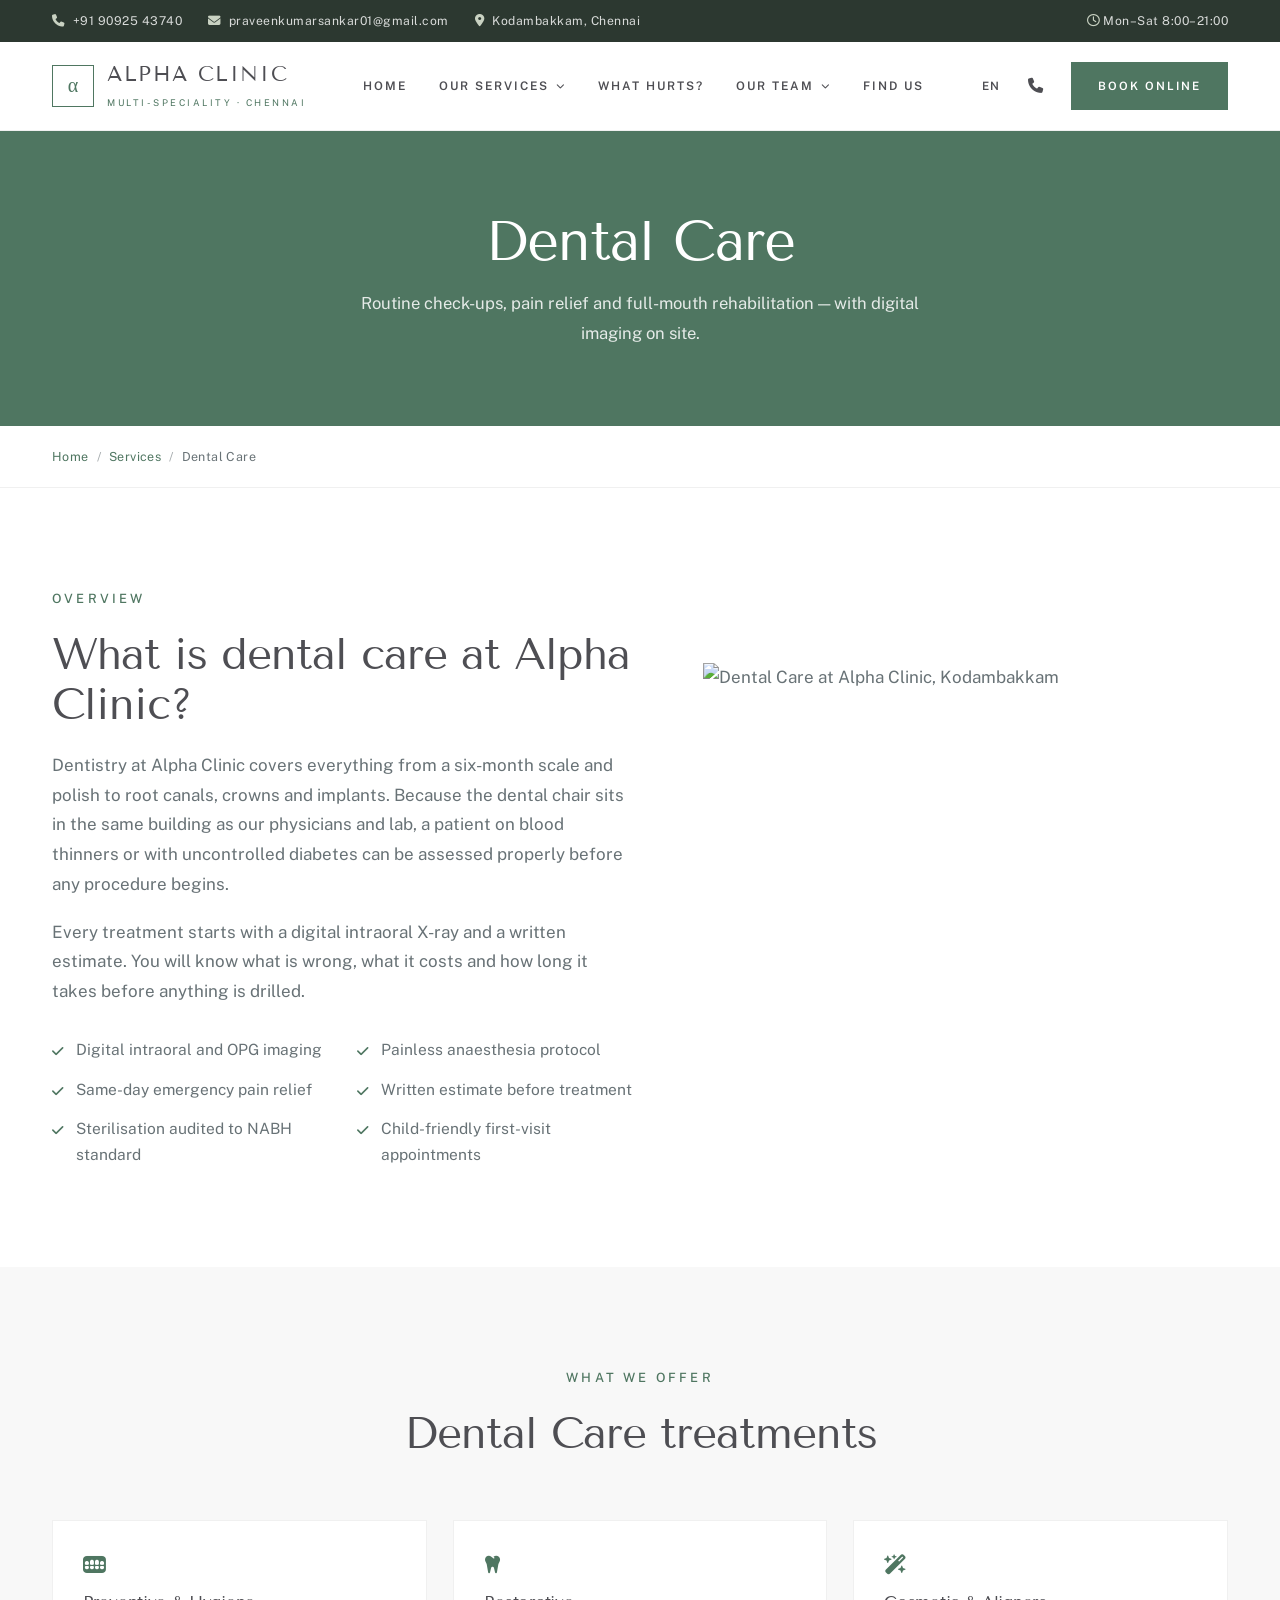
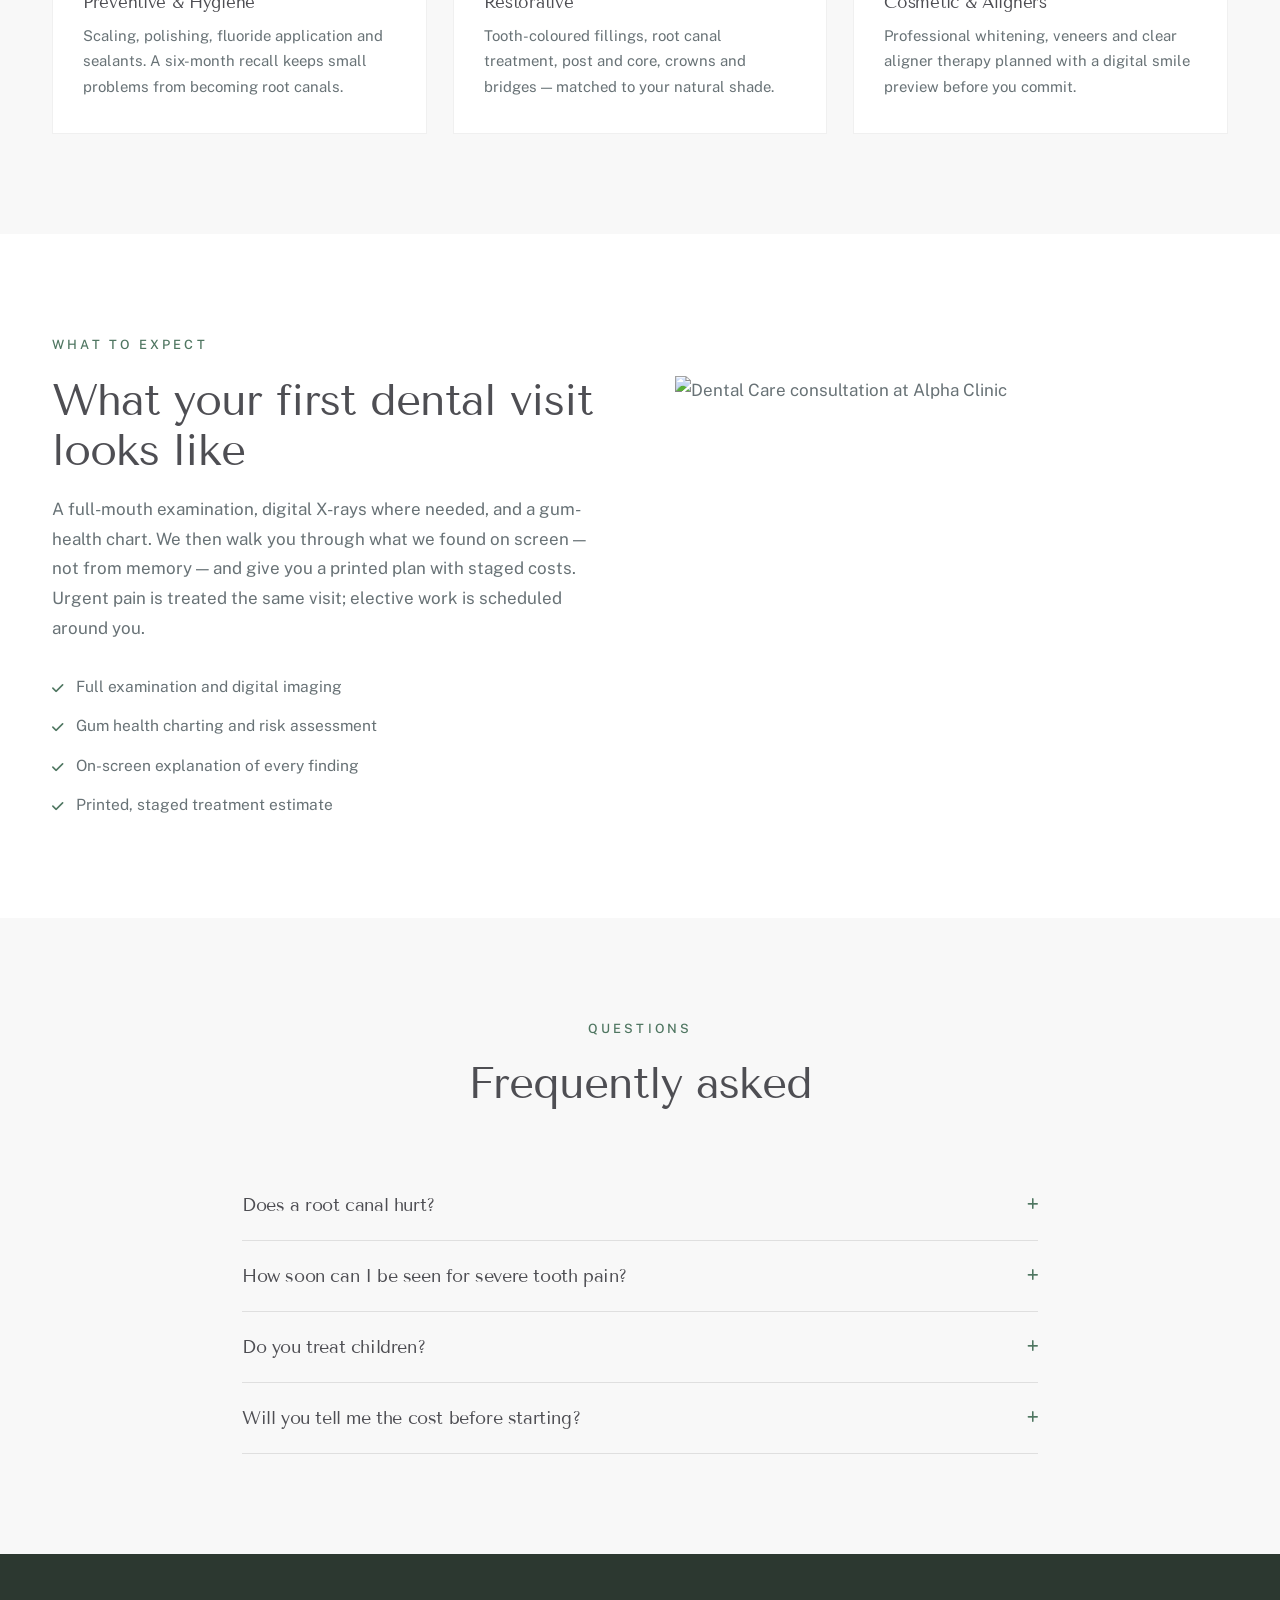
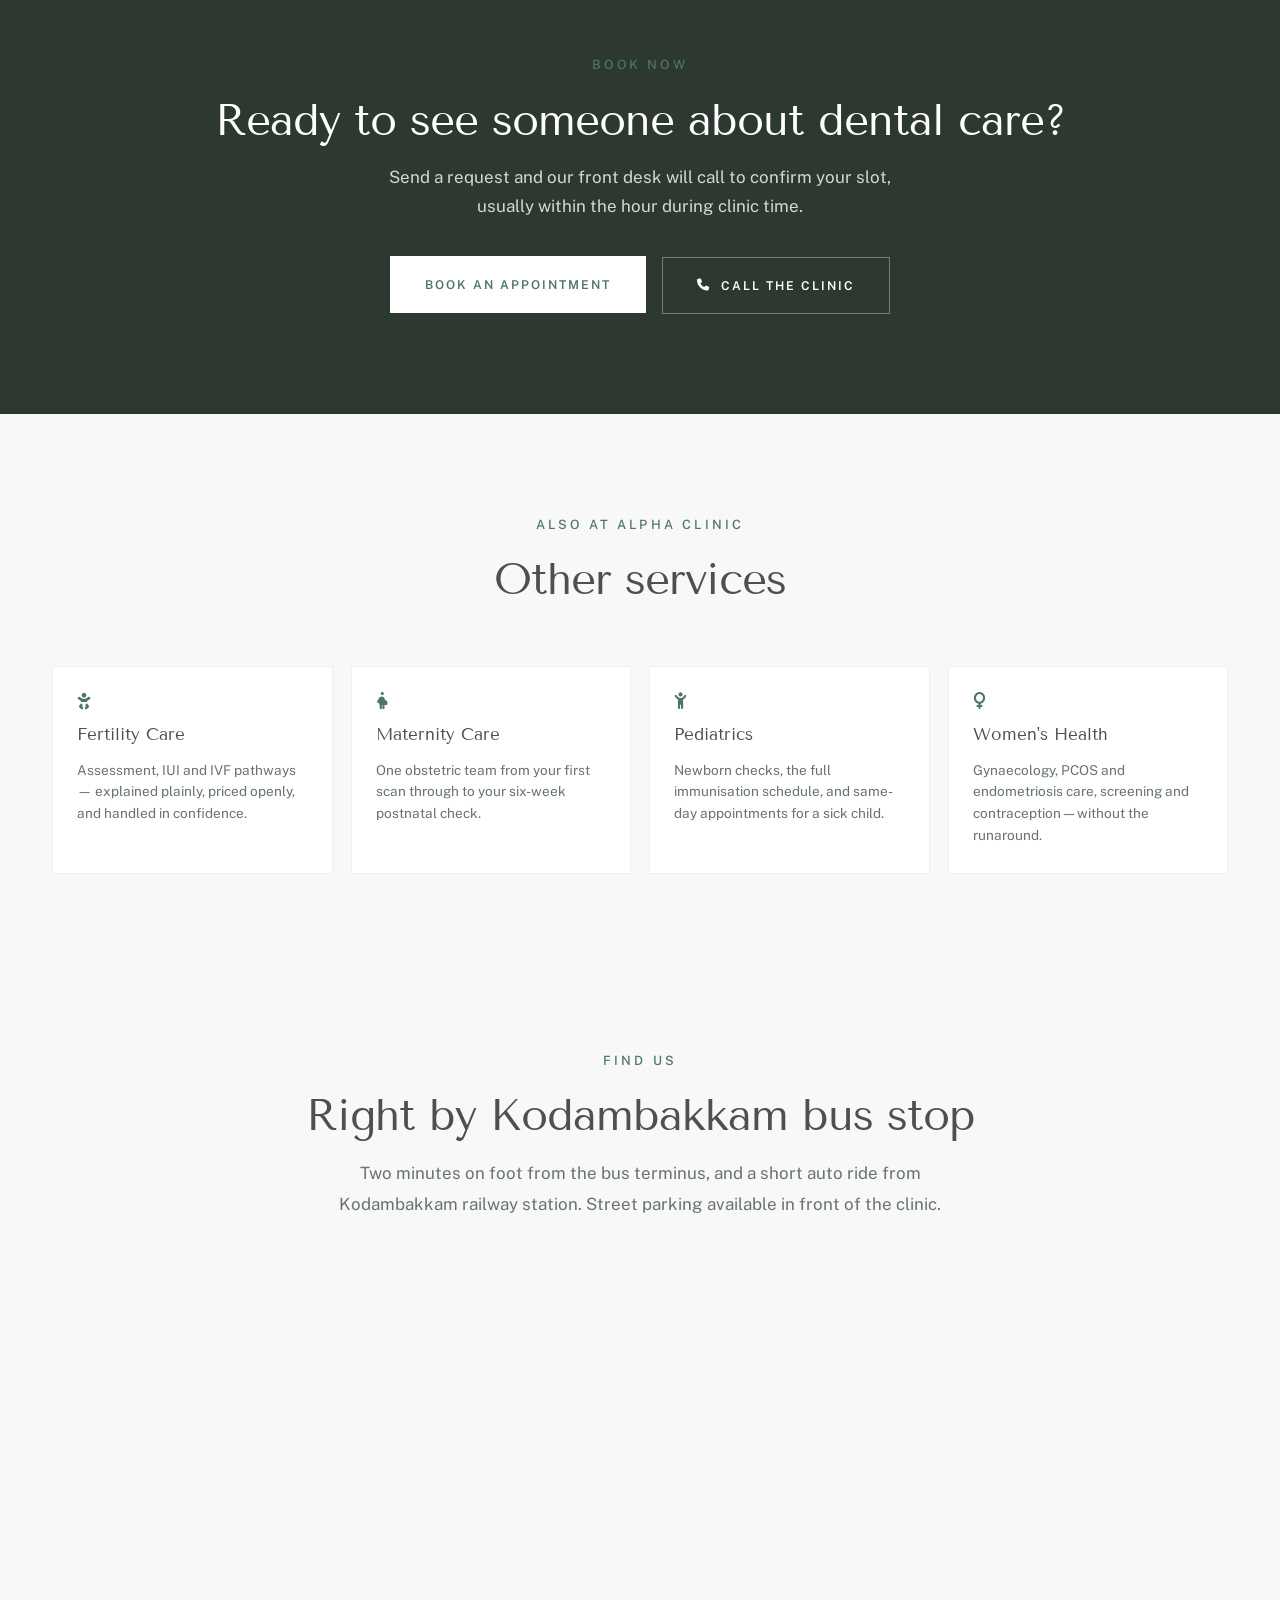
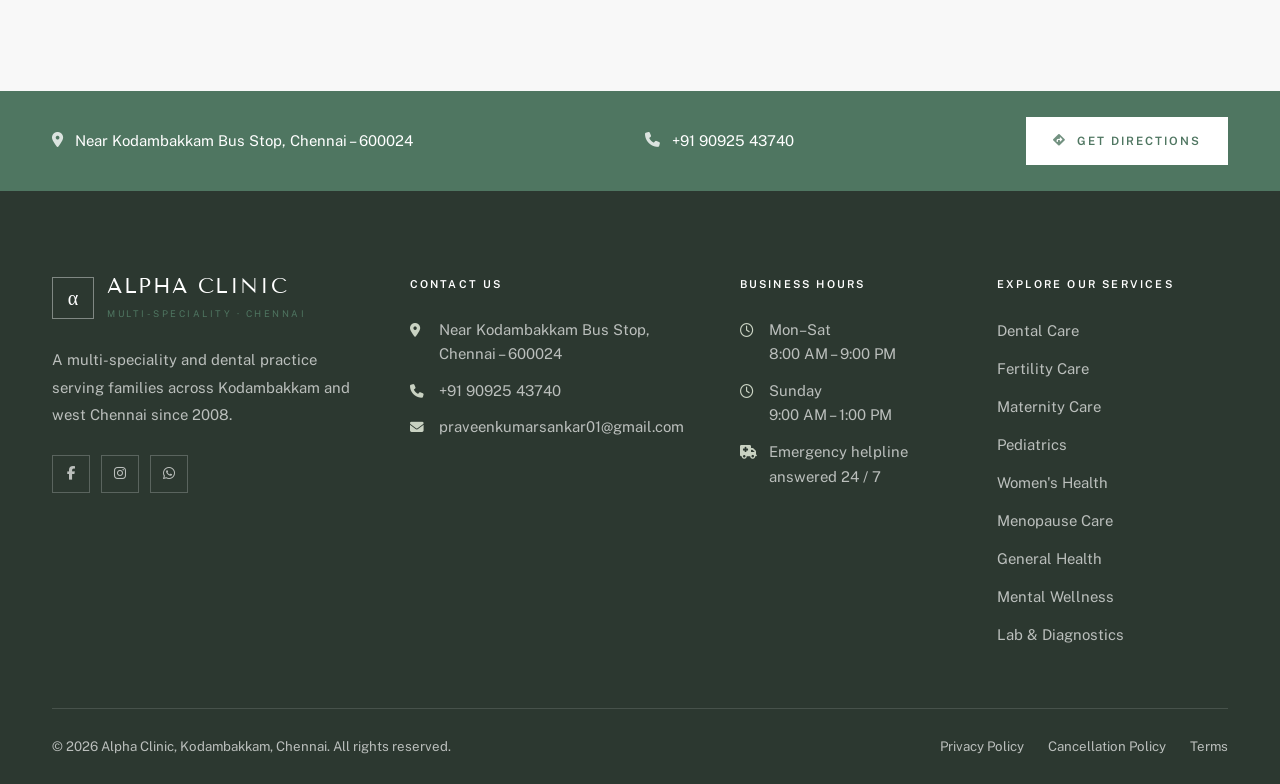
==== services/dental-care.html @ c4056ba9 "Rebuild front end: new design system, service and team pages Redesign around a Tenor Sans / Public S" ====
<!DOCTYPE html>
<html lang="en" class="no-js">
<head>
<meta charset="UTF-8">
<meta name="viewport" content="width=device-width, initial-scale=1.0">
<title>Dental Care in Kodambakkam, Chennai | Alpha Clinic</title>
<meta name="description" content="Routine check-ups, pain relief and full-mouth rehabilitation — with digital imaging on site. Dental Care at Alpha Clinic, Kodambakkam, Chennai. Book online or call +91 90925 43740.">
<link rel="preconnect" href="https://fonts.googleapis.com">
<link rel="preconnect" href="https://fonts.gstatic.com" crossorigin>
<link href="https://fonts.googleapis.com/css2?family=Tenor+Sans&family=Public+Sans:wght@300;400;500;600;700&display=swap" rel="stylesheet">
<link rel="stylesheet" href="https://cdnjs.cloudflare.com/ajax/libs/font-awesome/6.4.0/css/all.min.css">
<link rel="stylesheet" href="../assets/site.css">
</head>
<body>
<div class="utility">
  <div class="shell">
    <div class="utility-left">
      <a href="tel:+919092543740"><i class="fas fa-phone"></i> +91 90925 43740</a>
      <a href="mailto:praveenkumarsankar01@gmail.com"><i class="fas fa-envelope"></i> praveenkumarsankar01@gmail.com</a>
      <a href="../index.html#find"><i class="fas fa-location-dot"></i> Kodambakkam, Chennai</a>
    </div>
    <div class="utility-right">
      <span><i class="far fa-clock"></i> Mon&ndash;Sat 8:00&ndash;21:00</span>
    </div>
  </div>
</div>

<header class="hdr" id="hdr">
  <div class="shell">
    <a href="../index.html" class="brand">
      <span class="brand-mark">&alpha;</span>
      <span>
        <span class="brand-name">Alpha Clinic</span>
        <span class="brand-sub">Multi-Speciality &middot; Chennai</span>
      </span>
    </a>
    <nav>
      <ul class="nav" id="nav">
        <li><a href="../index.html">Home</a></li>
        <li id="svcParent">
          <a href="../index.html#services">Our Services <i class="fas fa-chevron-down caret"></i></a>
          <div class="mega">
            <a href="../services/dental-care.html">Dental Care</a>
            <a href="../services/fertility-care.html">Fertility Care</a>
            <a href="../services/maternity-care.html">Maternity Care</a>
            <a href="../services/pediatrics.html">Pediatrics</a>
            <a href="../services/womens-health.html">Women's Health</a>
            <a href="../services/menopause-care.html">Menopause Care</a>
            <a href="../services/general-health.html">General Health</a>
            <a href="../services/mental-wellness.html">Mental Wellness</a>
            <a href="../services/lab-diagnostics.html">Lab & Diagnostics</a>
            <div class="mega-foot"><a href="../index.html#services">View all services &rarr;</a></div>
          </div>
        </li>
        <li><a href="../index.html#conditions">What Hurts?</a></li>
        <li id="teamParent">
          <a href="../index.html#team">Our Team <i class="fas fa-chevron-down caret"></i></a>
          <div class="mega">
            <a href="../team/priya-sharma.html">Dr. Priya Sharma<small>Consultant Gynaecologist</small></a>
            <a href="../team/rajesh-kumar.html">Dr. Rajesh Kumar<small>Consultant Paediatrician</small></a>
            <a href="../team/anjali-nair.html">Dr. Anjali Nair<small>Fertility Specialist</small></a>
            <a href="../team/arun-venkatesh.html">Dr. Arun Venkatesh<small>Dental Surgeon & Implantologist</small></a>
            <div class="mega-foot"><a href="../index.html#team">Meet the whole team &rarr;</a></div>
          </div>
        </li>
        <li><a href="../index.html#find">Find Us</a></li>
      </ul>
    </nav>
    <div class="hdr-actions">
      <span class="lang">EN</span>
      <a href="tel:+919092543740" class="icon-btn" aria-label="Call the clinic"><i class="fas fa-phone"></i></a>
      <a href="../index.html?service=Dental%20Care#book" class="btn btn-solid btn-sm">Book Online</a>
      <button class="icon-btn burger" id="burger" aria-label="Open menu"><i class="fas fa-bars"></i></button>
    </div>
  </div>
</header>

<div class="scrim" id="scrim"></div>
<aside class="mnav" id="mnav">
  <div class="mnav-top">
    <span class="brand-name">Alpha Clinic</span>
    <button class="icon-btn" id="mclose" aria-label="Close menu"><i class="fas fa-xmark"></i></button>
  </div>
  <ul>
    <li><a href="../index.html">Home</a></li>
    <li>
      <button class="m-toggle" id="mToggle">Our Services <i class="fas fa-chevron-down caret"></i></button>
      <div class="m-sub" id="mSub">
        <a href="../services/dental-care.html">Dental Care</a>
        <a href="../services/fertility-care.html">Fertility Care</a>
        <a href="../services/maternity-care.html">Maternity Care</a>
        <a href="../services/pediatrics.html">Pediatrics</a>
        <a href="../services/womens-health.html">Women's Health</a>
        <a href="../services/menopause-care.html">Menopause Care</a>
        <a href="../services/general-health.html">General Health</a>
        <a href="../services/mental-wellness.html">Mental Wellness</a>
        <a href="../services/lab-diagnostics.html">Lab & Diagnostics</a>
      </div>
    </li>
    <li><a href="../index.html#conditions">What Hurts?</a></li>
    <li>
      <button class="m-toggle" id="mToggle2">Our Team <i class="fas fa-chevron-down caret"></i></button>
      <div class="m-sub" id="mSub2">
        <a href="../team/priya-sharma.html">Dr. Priya Sharma</a>
        <a href="../team/rajesh-kumar.html">Dr. Rajesh Kumar</a>
        <a href="../team/anjali-nair.html">Dr. Anjali Nair</a>
        <a href="../team/arun-venkatesh.html">Dr. Arun Venkatesh</a>
      </div>
    </li>
    <li><a href="../index.html#find">Find Us</a></li>
  </ul>
  <div class="mnav-cta">
    <a href="../index.html?service=Dental%20Care#book" class="btn btn-solid">Book Online</a>
    <a href="tel:+919092543740" class="btn btn-line">Call +91 90925 43740</a>
  </div>
</aside>
<section class="page-banner">
  <div class="shell">
    <h1>Dental Care</h1>
    <p>Routine check-ups, pain relief and full-mouth rehabilitation — with digital imaging on site.</p>
  </div>
</section>

<div class="crumb">
  <div class="shell"><a href="../index.html">Home</a><span>/</span><a href="../index.html#services">Services</a><span>/</span>Dental Care</div>
</div>

<section>
  <div class="shell">
    <div class="svc-intro">
      <div class="rv">
        <span class="eyebrow">Overview</span>
        <h2>What is dental care at Alpha Clinic?</h2>
        <p>Dentistry at Alpha Clinic covers everything from a six-month scale and polish to root canals, crowns and implants. Because the dental chair sits in the same building as our physicians and lab, a patient on blood thinners or with uncontrolled diabetes can be assessed properly before any procedure begins.</p>
        <p>Every treatment starts with a digital intraoral X-ray and a written estimate. You will know what is wrong, what it costs and how long it takes before anything is drilled.</p>
        <ul class="pill-list">
          <li><i class="fas fa-check"></i>Digital intraoral and OPG imaging</li>
          <li><i class="fas fa-check"></i>Painless anaesthesia protocol</li>
          <li><i class="fas fa-check"></i>Same-day emergency pain relief</li>
          <li><i class="fas fa-check"></i>Written estimate before treatment</li>
          <li><i class="fas fa-check"></i>Sterilisation audited to NABH standard</li>
          <li><i class="fas fa-check"></i>Child-friendly first-visit appointments</li>
        </ul>
      </div>
      <div class="rv"><img src="https://images.unsplash.com/photo-1588776814546-1ffcf47267a5?w=1000&q=80" alt="Dental Care at Alpha Clinic, Kodambakkam"></div>
    </div>
  </div>
</section>

<section class="about">
  <div class="shell">
    <div class="sec-head rv">
      <span class="eyebrow">What we offer</span>
      <h2>Dental Care treatments</h2>
    </div>
    <div class="treat-grid">
      <div class="treat rv"><i class="fas fa-teeth"></i><h4>Preventive & Hygiene</h4><p>Scaling, polishing, fluoride application and sealants. A six-month recall keeps small problems from becoming root canals.</p></div>
      <div class="treat rv"><i class="fas fa-tooth"></i><h4>Restorative</h4><p>Tooth-coloured fillings, root canal treatment, post and core, crowns and bridges — matched to your natural shade.</p></div>
      <div class="treat rv"><i class="fas fa-wand-magic-sparkles"></i><h4>Cosmetic & Aligners</h4><p>Professional whitening, veneers and clear aligner therapy planned with a digital smile preview before you commit.</p></div>
    </div>
  </div>
</section>

<section>
  <div class="shell">
    <div class="split">
      <div class="rv">
        <span class="eyebrow">What to expect</span>
        <h2>What your first dental visit looks like</h2>
        <p style="margin-top:20px">A full-mouth examination, digital X-rays where needed, and a gum-health chart. We then walk you through what we found on screen — not from memory — and give you a printed plan with staged costs. Urgent pain is treated the same visit; elective work is scheduled around you.</p>
        <ul class="pill-list" style="grid-template-columns:1fr">
          <li><i class="fas fa-check"></i>Full examination and digital imaging</li>
          <li><i class="fas fa-check"></i>Gum health charting and risk assessment</li>
          <li><i class="fas fa-check"></i>On-screen explanation of every finding</li>
          <li><i class="fas fa-check"></i>Printed, staged treatment estimate</li>
        </ul>
      </div>
      <div class="split-media rv"><img src="https://images.unsplash.com/photo-1606811841689-23dfddce3e95?w=1000&q=80" alt="Dental Care consultation at Alpha Clinic"></div>
    </div>
  </div>
</section>

<section class="about">
  <div class="shell" style="max-width:860px">
    <div class="sec-head rv">
      <span class="eyebrow">Questions</span>
      <h2>Frequently asked</h2>
    </div>
    <div class="rv">
      <div class="faq-item">
        <button class="faq-q">Does a root canal hurt? <i class="fas fa-plus"></i></button>
        <div class="faq-a"><p>The procedure itself is done under local anaesthesia and is usually no more uncomfortable than a filling. Most of the pain patients remember is the infection beforehand — which is exactly what the treatment removes. Mild tenderness for two or three days afterwards is normal and settles with simple painkillers.</p></div>
      </div>
      <div class="faq-item">
        <button class="faq-q">How soon can I be seen for severe tooth pain? <i class="fas fa-plus"></i></button>
        <div class="faq-a"><p>We hold emergency slots every working day. Call the clinic on +91 90925 43740 in the morning and we will almost always see you the same day.</p></div>
      </div>
      <div class="faq-item">
        <button class="faq-q">Do you treat children? <i class="fas fa-plus"></i></button>
        <div class="faq-a"><p>Yes. We run child-friendly first visits designed to be short and non-invasive, covering fluoride application, sealants, and habit counselling. Paediatric dental work is coordinated with our paediatrician where a child has other medical needs.</p></div>
      </div>
      <div class="faq-item">
        <button class="faq-q">Will you tell me the cost before starting? <i class="fas fa-plus"></i></button>
        <div class="faq-a"><p>Always. You receive a written, itemised estimate before any treatment begins, and we tell you which parts are urgent and which can safely wait.</p></div>
      </div>
    </div>
  </div>
</section>

<section class="cta-band">
  <div class="shell">
    <div class="rv">
      <span class="eyebrow">Book now</span>
      <h2>Ready to see someone about dental care?</h2>
      <p>Send a request and our front desk will call to confirm your slot, usually within the hour during clinic time.</p>
      <a href="../index.html?service=Dental%20Care#book" class="btn btn-light">Book an Appointment</a>
      <a href="tel:+919092543740" class="btn btn-ghost"><i class="fas fa-phone"></i> Call the Clinic</a>
    </div>
  </div>
</section>

<section class="also">
  <div class="shell">
    <div class="sec-head rv">
      <span class="eyebrow">Also at Alpha Clinic</span>
      <h2>Other services</h2>
    </div>
    <div class="also-grid">
      <a class="also-card rv" href="fertility-care.html"><i class="fas fa-baby"></i><strong>Fertility Care</strong><small>Assessment, IUI and IVF pathways — explained plainly, priced openly, and handled in confidence.</small></a>
      <a class="also-card rv" href="maternity-care.html"><i class="fas fa-person-pregnant"></i><strong>Maternity Care</strong><small>One obstetric team from your first scan through to your six-week postnatal check.</small></a>
      <a class="also-card rv" href="pediatrics.html"><i class="fas fa-child-reaching"></i><strong>Pediatrics</strong><small>Newborn checks, the full immunisation schedule, and same-day appointments for a sick child.</small></a>
      <a class="also-card rv" href="womens-health.html"><i class="fas fa-venus"></i><strong>Women's Health</strong><small>Gynaecology, PCOS and endometriosis care, screening and contraception — without the runaround.</small></a>
    </div>
  </div>
</section>

<section class="map-strip" id="find">
  <div class="shell">
    <div class="map-head rv">
      <span class="eyebrow">Find us</span>
      <h2>Right by Kodambakkam bus stop</h2>
      <p class="lead" style="margin:18px auto 0">Two minutes on foot from the bus terminus, and a short auto ride from
        Kodambakkam railway station. Street parking available in front of the clinic.</p>
    </div>
  </div>
  <iframe
    title="Alpha Clinic location map — Kodambakkam, Chennai"
    src="https://www.google.com/maps?q=Kodambakkam%20Bus%20Stop%2C%20Chennai%2C%20Tamil%20Nadu%20600024&z=16&output=embed"
    loading="lazy" referrerpolicy="no-referrer-when-downgrade" allowfullscreen></iframe>
  <div class="map-bar">
    <div class="shell">
      <span class="mb-item"><i class="fas fa-location-dot"></i> Near Kodambakkam Bus Stop, Chennai &ndash; 600024</span>
      <span class="mb-item"><i class="fas fa-phone"></i> +91 90925 43740</span>
      <a class="btn btn-light btn-sm" href="https://www.google.com/maps/dir/?api=1&destination=Kodambakkam+Bus+Stop+Chennai+600024" target="_blank" rel="noopener"><i class="fas fa-diamond-turn-right"></i> Get Directions</a>
    </div>
  </div>
</section>

<footer class="ftr">
  <div class="shell">
    <div class="ftr-grid">
      <div class="ftr-about">
        <div class="brand">
          <span class="brand-mark">&alpha;</span>
          <span><span class="brand-name">Alpha Clinic</span><span class="brand-sub">Multi-Speciality &middot; Chennai</span></span>
        </div>
        <p>A multi-speciality and dental practice serving families across Kodambakkam and west Chennai since 2008.</p>
        <div class="socials">
          <a href="#" aria-label="Facebook"><i class="fab fa-facebook-f"></i></a>
          <a href="#" aria-label="Instagram"><i class="fab fa-instagram"></i></a>
          <a href="https://wa.me/919092543740" aria-label="WhatsApp"><i class="fab fa-whatsapp"></i></a>
        </div>
      </div>
      <div>
        <h5>Contact Us</h5>
        <ul class="ftr-contact">
          <li><i class="fas fa-location-dot"></i><span>Near Kodambakkam Bus Stop,<br>Chennai &ndash; 600024</span></li>
          <li><i class="fas fa-phone"></i><a href="tel:+919092543740">+91 90925 43740</a></li>
          <li><i class="fas fa-envelope"></i><a href="mailto:praveenkumarsankar01@gmail.com">praveenkumarsankar01@gmail.com</a></li>
        </ul>
      </div>
      <div>
        <h5>Business Hours</h5>
        <ul class="ftr-contact">
          <li><i class="far fa-clock"></i><span>Mon&ndash;Sat<br>8:00 AM &ndash; 9:00 PM</span></li>
          <li><i class="far fa-clock"></i><span>Sunday<br>9:00 AM &ndash; 1:00 PM</span></li>
          <li><i class="fas fa-truck-medical"></i><span>Emergency helpline<br>answered 24 / 7</span></li>
        </ul>
      </div>
      <div>
        <h5>Explore Our Services</h5>
        <ul>
          <li><a href="../services/dental-care.html">Dental Care</a></li>
          <li><a href="../services/fertility-care.html">Fertility Care</a></li>
          <li><a href="../services/maternity-care.html">Maternity Care</a></li>
          <li><a href="../services/pediatrics.html">Pediatrics</a></li>
          <li><a href="../services/womens-health.html">Women's Health</a></li>
          <li><a href="../services/menopause-care.html">Menopause Care</a></li>
          <li><a href="../services/general-health.html">General Health</a></li>
          <li><a href="../services/mental-wellness.html">Mental Wellness</a></li>
          <li><a href="../services/lab-diagnostics.html">Lab & Diagnostics</a></li>
        </ul>
      </div>
    </div>
    <div class="ftr-base">
      <span>&copy; <span id="yr">2026</span> Alpha Clinic, Kodambakkam, Chennai. All rights reserved.</span>
      <div class="legal"><a href="#">Privacy Policy</a><a href="#">Cancellation Policy</a><a href="#">Terms</a></div>
    </div>
  </div>
</footer>

<script src="../assets/site.js"></script>
</body>
</html>
---- assets/site.css ----
/* ═══════════════════════════════════════════════════════════
   ALPHA CLINIC — Design tokens
   Type:  Tenor Sans (display)  ·  Public Sans (text)
   ═══════════════════════════════════════════════════════════ */
:root{
  --green:#4F7661;
  --green-deep:#3D5C4C;
  --green-dark:#2C3830;
  --green-tint:#EDF1EC;
  --sage:#C9D2C2;
  --ink:#4E4E53;
  --body:#687276;
  --bg:#FFFFFF;
  --bg-soft:#F8F8F8;
  --line:rgba(0,0,0,.10);
  --line-soft:rgba(0,0,0,.06);
  --serif:'Tenor Sans',Georgia,serif;
  --sans:'Public Sans','Helvetica Neue',Arial,sans-serif;
  --shell:1240px;
}
*{margin:0;padding:0;box-sizing:border-box}
html{scroll-behavior:smooth;-webkit-text-size-adjust:100%}
body{font-family:var(--sans);font-size:17px;line-height:1.75;color:var(--body);background:var(--bg);overflow-x:hidden}
img{max-width:100%;display:block}
a{color:inherit;text-decoration:none}
button,input,select,textarea{font-family:inherit;font-size:inherit}
::selection{background:var(--green);color:#fff}

h1,h2,h3,h4{font-family:var(--serif);font-weight:400;color:var(--ink);letter-spacing:-.5px;line-height:1.15}
h1{font-size:clamp(2.2rem,4.6vw,3.5rem);letter-spacing:-1px}
h2{font-size:clamp(1.9rem,3.4vw,2.8rem);letter-spacing:-1px}
h3{font-size:1.4rem;letter-spacing:-.6px}
h4{font-size:1.08rem;letter-spacing:-.3px}
.eyebrow{font-family:var(--sans);font-size:.8rem;font-weight:500;letter-spacing:3.2px;text-transform:uppercase;color:var(--green);display:block;margin-bottom:18px}
.lead{font-size:1.06rem;line-height:1.85;max-width:62ch}
.shell{max-width:var(--shell);margin:0 auto;padding:0 32px}
section{padding:100px 0}
/* Keep anchored headings clear of the sticky header */
section[id]{scroll-margin-top:96px}
.sec-head{max-width:730px;margin:0 auto 62px;text-align:center}
.sec-head p{margin-top:20px}
.sec-head.left{margin-left:0;margin-right:0;text-align:left}

/* ── Buttons ───────────────────────────────────────────── */
.btn{display:inline-flex;align-items:center;gap:10px;font-size:.76rem;font-weight:600;letter-spacing:2px;text-transform:uppercase;padding:17px 34px;border:1px solid transparent;transition:.35s cubic-bezier(.4,0,.2,1);cursor:pointer;white-space:nowrap}
.btn-solid{background:var(--green);color:#fff;border-color:var(--green)}
.btn-solid:hover{background:var(--green-dark);border-color:var(--green-dark)}
.btn-line{background:transparent;color:var(--ink);border-color:var(--line)}
.btn-line:hover{border-color:var(--green);color:var(--green)}
.btn-light{background:#fff;color:var(--green);border-color:#fff}
.btn-light:hover{background:transparent;color:#fff;border-color:rgba(255,255,255,.6)}
.btn-ghost{background:transparent;color:#fff;border-color:rgba(255,255,255,.35)}
.btn-ghost:hover{background:#fff;color:var(--green);border-color:#fff}
.btn-sm{padding:13px 26px;font-size:.72rem}

/* ── Utility bar ───────────────────────────────────────── */
.utility{background:var(--green-dark);color:rgba(255,255,255,.82);font-size:.76rem;letter-spacing:.5px}
.utility .shell{display:flex;justify-content:space-between;align-items:center;min-height:42px;gap:20px}
.utility-left{display:flex;gap:26px;align-items:center;flex-wrap:wrap}
.utility a{display:inline-flex;align-items:center;gap:8px;transition:.3s}
.utility a:hover{color:#fff}
.utility i{color:var(--sage);font-size:.78rem}
.utility-right{display:flex;gap:14px;align-items:center}

/* ── Header ────────────────────────────────────────────── */
.hdr{position:sticky;top:0;z-index:900;background:rgba(255,255,255,.97);backdrop-filter:saturate(180%) blur(14px);border-bottom:1px solid var(--line-soft);transition:.35s}
.hdr.compact{box-shadow:0 1px 24px rgba(44,56,48,.09)}
.hdr .shell{display:flex;align-items:center;justify-content:space-between;height:88px;transition:.35s}
.hdr.compact .shell{height:72px}
.brand{display:flex;align-items:center;gap:13px}
.brand-mark{width:42px;height:42px;border:1px solid var(--green);color:var(--green);display:grid;place-items:center;font-family:var(--serif);font-size:1.25rem;flex:none}
.brand-name{font-family:var(--serif);font-size:1.3rem;letter-spacing:1.6px;color:var(--ink);text-transform:uppercase;line-height:1}
.brand-sub{display:block;font-family:var(--sans);font-size:.58rem;letter-spacing:2.5px;text-transform:uppercase;color:var(--green);margin-top:5px}

.nav{display:flex;align-items:center;gap:32px}
.nav>li{list-style:none;position:relative}
.nav>li>a{font-size:.74rem;font-weight:600;letter-spacing:2px;text-transform:uppercase;color:var(--ink);padding:32px 0;display:flex;align-items:center;gap:7px;transition:.3s}
.nav>li>a:hover,.nav>li.open>a{color:var(--green)}
.nav .caret{font-size:.52rem;transition:.3s}
.nav>li.open .caret{transform:rotate(180deg)}
.hdr-actions{display:flex;align-items:center;gap:16px}
.icon-btn{width:38px;height:38px;display:grid;place-items:center;color:var(--ink);transition:.3s;background:none;border:none;cursor:pointer;font-size:.95rem}
.icon-btn:hover{color:var(--green)}
.lang{font-size:.72rem;font-weight:600;letter-spacing:1.6px;color:var(--ink)}

/* Mega dropdown — dark panel, Confort-style */
.mega{position:absolute;top:100%;left:50%;transform:translateX(-50%) translateY(10px);background:var(--green-dark);min-width:300px;padding:32px 0;opacity:0;visibility:hidden;transition:.32s cubic-bezier(.4,0,.2,1);box-shadow:0 30px 70px rgba(44,56,48,.3)}
.nav>li.open .mega{opacity:1;visibility:visible;transform:translateX(-50%) translateY(0)}
.mega a{display:block;padding:11px 42px;color:rgba(255,255,255,.86);font-size:.95rem;transition:.25s;position:relative}
.mega a:hover{color:#fff}
.mega a::after{content:'';position:absolute;left:42px;bottom:8px;width:0;height:1px;background:#fff;transition:.3s}
.mega a:hover::after{width:calc(100% - 84px)}
.mega-foot{margin-top:18px;padding:18px 42px 0;border-top:1px solid rgba(255,255,255,.14)}
.mega-foot a{padding:0;color:var(--sage);font-size:.7rem;letter-spacing:2px;text-transform:uppercase;font-weight:600}
.mega-foot a::after{display:none}

/* Mobile nav */
.burger{display:none}
.mnav{position:fixed;top:0;right:0;bottom:0;width:min(400px,88vw);background:#fff;z-index:1200;transform:translateX(100%);transition:.4s cubic-bezier(.4,0,.2,1);overflow-y:auto;padding:24px 30px 60px}
.mnav.open{transform:translateX(0)}
.mnav-top{display:flex;justify-content:space-between;align-items:center;padding-bottom:22px;border-bottom:1px solid var(--line-soft)}
.mnav ul{list-style:none;margin-top:12px}
.mnav>ul>li{border-bottom:1px solid var(--line-soft)}
.mnav>ul>li>a,.m-toggle{display:flex;justify-content:space-between;align-items:center;width:100%;padding:17px 0;font-size:.78rem;font-weight:600;letter-spacing:2px;text-transform:uppercase;color:var(--ink);background:none;border:none;cursor:pointer;text-align:left}
.m-sub{max-height:0;overflow:hidden;transition:.4s}
.m-sub.open{max-height:640px}
.m-sub a{display:block;padding:10px 0 10px 16px;font-size:.95rem;color:var(--body);border-left:1px solid var(--line)}
.m-sub a:hover{color:var(--green)}
.mnav-cta{margin-top:26px;display:grid;gap:10px}
.mnav-cta .btn{justify-content:center}
.scrim{position:fixed;inset:0;background:rgba(44,56,48,.5);z-index:1100;opacity:0;visibility:hidden;transition:.4s}
.scrim.on{opacity:1;visibility:visible}

/* ── Hero ──────────────────────────────────────────────── */
.hero{padding:100px 0 92px;position:relative;overflow:hidden}
.hero::before{content:'';position:absolute;top:0;right:0;width:36%;height:100%;background:var(--bg-soft);z-index:0}
.hero .shell{position:relative;z-index:1}
.hero-grid{display:grid;grid-template-columns:1.02fr .98fr;gap:74px;align-items:center}
.hero h1{margin-bottom:26px}
.hero .lead{margin-bottom:38px}
.hero-cta{display:flex;gap:14px;flex-wrap:wrap;margin-bottom:46px}
.hero-meta{display:flex;gap:44px;flex-wrap:wrap;padding-top:32px;border-top:1px solid var(--line)}
.hero-meta span{display:block;font-family:var(--serif);font-size:2rem;color:var(--green);line-height:1;margin-bottom:8px}
.hero-meta small{font-size:.71rem;letter-spacing:1.6px;text-transform:uppercase}
.hero-media{position:relative}
.hero-media>img{width:100%;height:558px;object-fit:cover}
.hero-card{position:absolute;left:-34px;bottom:42px;background:#fff;padding:26px 30px;max-width:252px;box-shadow:0 24px 60px rgba(44,56,48,.16)}
.hero-card i{color:var(--green);font-size:1.05rem;margin-bottom:12px;display:block}
.hero-card strong{display:block;font-family:var(--serif);font-size:1.02rem;color:var(--ink);margin-bottom:5px;font-weight:400}
.hero-card small{font-size:.82rem;line-height:1.6;display:block}

/* ── Trust strip ───────────────────────────────────────── */
.trust{padding:0;background:var(--green)}
.trust .shell{display:grid;grid-template-columns:repeat(4,1fr);gap:1px;background:rgba(255,255,255,.18);padding:0}
.trust-item{background:var(--green);padding:40px 26px;text-align:center;color:#fff}
.trust-item i{font-size:1.2rem;opacity:.72;margin-bottom:13px;display:block}
.trust-item strong{display:block;font-family:var(--serif);font-size:1.12rem;margin-bottom:6px;font-weight:400}
.trust-item small{font-size:.79rem;opacity:.78}

/* ── Condition tiles ("What brings you in?") ───────────── */
.conditions{background:var(--bg-soft)}
.cond-grid{display:grid;grid-template-columns:repeat(3,1fr);gap:26px}
.cond{background:#fff;padding:40px 34px;border:1px solid var(--line-soft);transition:.4s cubic-bezier(.4,0,.2,1);position:relative;overflow:hidden}
.cond::before{content:'';position:absolute;top:0;left:0;width:100%;height:2px;background:var(--green);transform:scaleX(0);transform-origin:left;transition:.45s}
.cond:hover{border-color:transparent;box-shadow:0 24px 60px rgba(44,56,48,.11);transform:translateY(-5px)}
.cond:hover::before{transform:scaleX(1)}
.cond i{font-size:1.5rem;color:var(--green);margin-bottom:22px;display:block}
.cond h4{margin-bottom:12px}
.cond p{font-size:.94rem;line-height:1.75;margin-bottom:20px}
.cond .more{font-size:.71rem;font-weight:600;letter-spacing:1.8px;text-transform:uppercase;color:var(--green);display:inline-flex;align-items:center;gap:9px}
.cond .more i{font-size:.68rem;margin:0;transition:.3s}
.cond:hover .more i{transform:translateX(5px)}

/* ── Service lining list ───────────────────────────────── */
.svc-wrap{display:grid;grid-template-columns:.85fr 1.15fr;gap:80px;align-items:start}
.svc-side{position:sticky;top:130px}
.svc-side .btn{margin-top:30px}
.svc-list{border-top:1px solid var(--line)}
.svc-row{display:grid;grid-template-columns:56px 1fr auto;gap:26px;align-items:center;padding:30px 0;border-bottom:1px solid var(--line);transition:.4s;cursor:pointer;position:relative}
.svc-row::after{content:'';position:absolute;left:0;bottom:-1px;width:0;height:1px;background:var(--green);transition:.5s}
.svc-row:hover::after{width:100%}
.svc-row:hover{padding-left:14px}
.svc-num{font-family:var(--serif);font-size:.88rem;color:var(--sage);letter-spacing:1px;transition:.35s}
.svc-row:hover .svc-num{color:var(--green)}
.svc-row h3{margin-bottom:6px;transition:.35s}
.svc-row:hover h3{color:var(--green)}
.svc-row p{font-size:.93rem;line-height:1.7;margin:0}
.svc-go{width:42px;height:42px;border:1px solid var(--line);display:grid;place-items:center;color:var(--body);flex:none;transition:.4s;font-size:.75rem}
.svc-row:hover .svc-go{background:var(--green);border-color:var(--green);color:#fff}
.svc-tag{display:inline-block;font-size:.6rem;font-weight:600;letter-spacing:1.6px;text-transform:uppercase;color:var(--green);background:var(--green-tint);padding:3px 9px;margin-left:10px;vertical-align:middle}

/* ── About ─────────────────────────────────────────────── */
.about{background:var(--bg-soft)}
.about-grid{display:grid;grid-template-columns:1fr 1fr;gap:80px;align-items:center}
.about-media{position:relative;padding-bottom:56px;padding-right:56px}
.about-media .a1{width:100%;height:470px;object-fit:cover}
.about-media .a2{position:absolute;right:0;bottom:0;width:56%;height:250px;object-fit:cover;border:10px solid var(--bg-soft)}
.about-media .badge{position:absolute;top:26px;left:-26px;background:var(--green);color:#fff;padding:22px 26px;text-align:center}
.about-media .badge span{display:block;font-family:var(--serif);font-size:2rem;line-height:1}
.about-media .badge small{font-size:.66rem;letter-spacing:1.6px;text-transform:uppercase;opacity:.85}
.checks{display:grid;grid-template-columns:1fr 1fr;gap:22px;margin:34px 0 38px}
.check{display:flex;gap:14px}
.check i{color:var(--green);font-size:.9rem;margin-top:6px;flex:none}
.check strong{display:block;font-family:var(--serif);font-size:1.02rem;color:var(--ink);font-weight:400;margin-bottom:3px}
.check small{font-size:.86rem;line-height:1.6}

/* ── Team ──────────────────────────────────────────────── */
.team-grid{display:grid;grid-template-columns:repeat(4,1fr);gap:34px}
.doc{transition:.4s}
.doc-photo{position:relative;overflow:hidden;background:var(--sage);margin-bottom:20px}
.doc-photo img{width:100%;height:330px;object-fit:cover;transition:.7s cubic-bezier(.4,0,.2,1);filter:grayscale(.18)}
.doc:hover .doc-photo img{transform:scale(1.05);filter:grayscale(0)}
.doc-photo .status{position:absolute;left:0;bottom:0;background:var(--green);color:#fff;font-size:.63rem;font-weight:600;letter-spacing:1.4px;text-transform:uppercase;padding:7px 14px}
.doc-photo .status.off{background:var(--green-dark)}
.doc h4{margin-bottom:5px}
.doc .role{font-size:.87rem;color:var(--green);letter-spacing:.3px}
.doc .qual{font-size:.81rem;margin-top:6px;color:var(--body);opacity:.85}

/* ── Approach / steps ──────────────────────────────────── */
.approach{background:var(--green-dark);color:rgba(255,255,255,.78)}
.approach h2,.approach h4{color:#fff}
.approach .eyebrow{color:var(--sage)}
.steps{display:grid;grid-template-columns:repeat(3,1fr);gap:1px;background:rgba(255,255,255,.16);border-top:1px solid rgba(255,255,255,.16);border-bottom:1px solid rgba(255,255,255,.16)}
.step{background:var(--green-dark);padding:46px 36px}
.step span{font-family:var(--serif);font-size:.85rem;color:var(--sage);letter-spacing:2px;display:block;margin-bottom:22px}
.step h4{margin-bottom:12px}
.step p{font-size:.93rem;line-height:1.75}

/* ── Testimonials ──────────────────────────────────────── */
.quotes{display:grid;grid-template-columns:repeat(3,1fr);gap:30px}
.quote{background:#fff;border:1px solid var(--line-soft);padding:40px 34px;display:flex;flex-direction:column}
.quote .stars{color:var(--green);font-size:.8rem;letter-spacing:3px;margin-bottom:20px}
.quote p{font-family:var(--serif);font-size:1.13rem;line-height:1.65;color:var(--ink);letter-spacing:-.3px;margin-bottom:28px;flex:1}
.quote .who{display:flex;align-items:center;gap:14px;padding-top:22px;border-top:1px solid var(--line-soft)}
.quote .who img{width:44px;height:44px;object-fit:cover;border-radius:50%}
.quote .who strong{display:block;font-size:.92rem;color:var(--ink);font-weight:600}
.quote .who small{font-size:.79rem}

/* ── Booking ───────────────────────────────────────────── */
.book{background:var(--bg-soft)}
.book-grid{display:grid;grid-template-columns:.82fr 1.18fr;gap:70px;align-items:start}
.book-side .info{display:flex;gap:16px;padding:22px 0;border-bottom:1px solid var(--line)}
.book-side .info:first-of-type{border-top:1px solid var(--line);margin-top:30px}
.book-side .info i{color:var(--green);font-size:1rem;margin-top:6px;flex:none;width:20px}
.book-side .info strong{display:block;font-size:.68rem;letter-spacing:1.8px;text-transform:uppercase;color:var(--green);margin-bottom:5px;font-weight:600}
.book-side .info span{font-size:.97rem;color:var(--ink);line-height:1.6}
.form{background:#fff;padding:48px;border:1px solid var(--line-soft)}
.form-grid{display:grid;grid-template-columns:1fr 1fr;gap:22px 24px}
.field{display:flex;flex-direction:column}
.field.full{grid-column:1/-1}
.field label{font-size:.68rem;font-weight:600;letter-spacing:1.6px;text-transform:uppercase;color:var(--ink);margin-bottom:9px}
.field label .req{color:var(--green)}
.field input,.field select,.field textarea{padding:14px 2px;border:none;border-bottom:1px solid var(--line);background:transparent;color:var(--ink);font-size:.97rem;transition:.3s;border-radius:0;-webkit-appearance:none;appearance:none}
.field select{background-image:url("data:image/svg+xml;charset=UTF-8,%3Csvg xmlns='http://www.w3.org/2000/svg' viewBox='0 0 12 8'%3E%3Cpath fill='%234F7661' d='M1 1l5 5 5-5'/%3E%3C/svg%3E");background-repeat:no-repeat;background-position:right 4px center;background-size:11px;padding-right:26px}
.field textarea{resize:vertical;min-height:78px}
.field input:focus,.field select:focus,.field textarea:focus{outline:none;border-bottom-color:var(--green)}
.field input::placeholder,.field textarea::placeholder{color:#B4BCBE}
.form .btn{width:100%;justify-content:center;margin-top:34px}
.form-note{font-size:.79rem;text-align:center;margin-top:18px;line-height:1.6}

/* ── Map / find us ─────────────────────────────────────── */
.find{padding:0}
.find-grid{display:grid;grid-template-columns:.78fr 1.22fr;min-height:520px}
.find-info{background:var(--green);color:rgba(255,255,255,.85);padding:76px 56px;display:flex;flex-direction:column;justify-content:center}
.find-info h2,.find-info h4{color:#fff}
.find-info .eyebrow{color:var(--sage)}
.find-block{padding:20px 0;border-bottom:1px solid rgba(255,255,255,.2)}
.find-block:first-of-type{border-top:1px solid rgba(255,255,255,.2);margin-top:28px}
.find-block strong{display:block;font-size:.67rem;letter-spacing:1.8px;text-transform:uppercase;color:var(--sage);margin-bottom:6px;font-weight:600}
.find-block span{font-size:1rem;color:#fff;line-height:1.65;display:block}
.find-info .btn{margin-top:32px;align-self:flex-start}
.map-frame{position:relative;background:var(--sage);min-height:520px}
.map-frame iframe{position:absolute;inset:0;width:100%;height:100%;border:0;filter:grayscale(.35) contrast(1.04)}

/* ── Footer ────────────────────────────────────────────── */
.ftr{background:var(--green-dark);color:rgba(255,255,255,.68);padding:84px 0 0;font-size:.93rem}
.ftr-grid{display:grid;grid-template-columns:1.5fr 1fr 1fr 1.15fr;gap:56px;padding-bottom:60px}
.ftr .brand-name{color:#fff}
.ftr .brand-mark{border-color:rgba(255,255,255,.4);color:#fff}
.ftr-about p{margin:24px 0;line-height:1.85;max-width:36ch}
.ftr h5{font-family:var(--sans);font-size:.68rem;font-weight:600;letter-spacing:2.2px;text-transform:uppercase;color:#fff;margin-bottom:24px}
.ftr ul{list-style:none;display:grid;gap:12px}
.ftr ul a{transition:.3s}
.ftr ul a:hover{color:#fff;padding-left:5px}
.ftr-contact li{display:flex;gap:13px;line-height:1.65}
.ftr-contact i{color:var(--sage);font-size:.85rem;margin-top:6px;width:16px;flex:none}
.socials{display:flex;gap:11px;margin-top:26px}
.socials a{width:38px;height:38px;border:1px solid rgba(255,255,255,.22);display:grid;place-items:center;transition:.35s;font-size:.85rem}
.socials a:hover{background:#fff;color:var(--green-dark);border-color:#fff}
.ftr-base{border-top:1px solid rgba(255,255,255,.13);padding:26px 0;display:flex;justify-content:space-between;gap:20px;flex-wrap:wrap;font-size:.83rem}
.ftr-base .legal{display:flex;gap:24px;flex-wrap:wrap}
.ftr-base a:hover{color:#fff}

/* ── Float + modal ─────────────────────────────────────── */
.modal{position:fixed;inset:0;background:rgba(44,56,48,.62);backdrop-filter:blur(5px);display:grid;place-items:center;z-index:1400;opacity:0;visibility:hidden;transition:.35s;padding:24px}
.modal.active{opacity:1;visibility:visible}
.modal-card{background:#fff;padding:56px 48px;max-width:452px;text-align:center;transform:translateY(18px);transition:.4s}
.modal.active .modal-card{transform:translateY(0)}
.modal-card .tick{width:64px;height:64px;border:1px solid var(--green);color:var(--green);display:grid;place-items:center;margin:0 auto 26px;font-size:1.4rem}
.modal-card h3{margin-bottom:14px}
.modal-card p{font-size:.97rem;margin-bottom:30px}

/* ── Reveal animation ──────────────────────────────────── */
.rv{opacity:0;transform:translateY(26px);transition:opacity .9s cubic-bezier(.4,0,.2,1),transform .9s cubic-bezier(.4,0,.2,1)}
.rv.in{opacity:1;transform:none}
/* Failsafe: if JS never runs, content must still be readable */
.no-js .rv{opacity:1;transform:none}
@media(prefers-reduced-motion:reduce){.rv{opacity:1;transform:none;transition:none}*{animation-duration:.01ms!important;transition-duration:.01ms!important}}

/* ── Responsive ────────────────────────────────────────── */
@media(max-width:1140px){
  .nav{gap:22px}
  .nav>li>a{font-size:.7rem;letter-spacing:1.4px}
  .team-grid{grid-template-columns:repeat(2,1fr)}
  .hero-grid,.about-grid,.svc-wrap,.book-grid{gap:52px}
}
@media(max-width:980px){
  section{padding:76px 0}
  .nav,.hdr-actions .lang,.hdr-actions .btn{display:none}
  .burger{display:grid}
  .hero{padding:64px 0 72px}
  .hero::before{display:none}
  .hero-grid,.about-grid,.svc-wrap,.book-grid,.find-grid{grid-template-columns:1fr}
  .svc-side{position:static}
  .hero-media>img{height:400px}
  .hero-card{left:auto;right:18px;bottom:-26px}
  .about-media{padding-right:0;padding-bottom:0;margin-bottom:26px}
  .about-media .a2,.about-media .badge{display:none}
  .about-media .a1{height:340px}
  .trust .shell{grid-template-columns:repeat(2,1fr)}
  .cond-grid,.quotes,.steps{grid-template-columns:1fr}
  .find-info{padding:64px 32px}
  .map-frame{min-height:380px}
  .utility-right{display:none}
  .utility .shell{justify-content:center}
  .ftr-grid{grid-template-columns:1fr 1fr;gap:40px}
}
@media(max-width:620px){
  body{font-size:16px}
  .shell{padding:0 20px}
  .brand-mark{width:36px;height:36px;font-size:1.05rem}
  .brand-name{font-size:1.1rem;letter-spacing:1.2px}
  .brand-sub{font-size:.5rem;letter-spacing:1.5px;margin-top:4px}
  .hdr .shell{height:72px}
  .utility{font-size:.7rem}
  .utility .shell{justify-content:center;padding:9px 20px}
  .utility-left{gap:16px;justify-content:center}
  .hero-cta .btn,.mnav-cta .btn{width:100%;justify-content:center}
  .hero-meta{gap:28px}
  .hero-card{position:static;max-width:none;margin-top:20px;box-shadow:none;border:1px solid var(--line-soft);padding:22px}
  .checks,.form-grid{grid-template-columns:1fr}
  .form{padding:32px 24px}
  .svc-row{grid-template-columns:40px 1fr;gap:16px;padding:24px 0}
  .svc-go{display:none}
  .team-grid{grid-template-columns:1fr;gap:40px}
  .doc-photo img{height:400px}
  .ftr-grid{grid-template-columns:1fr;gap:38px}
  .ftr-base{flex-direction:column;gap:12px}
  .modal-card{padding:42px 26px}
}
@media(max-width:400px){
  .brand-sub{display:none}
}

/* ═══════════════════════════════════════════════════════════
   SERVICE PAGES
   ═══════════════════════════════════════════════════════════ */
.page-banner{background:var(--green);color:#fff;padding:78px 0;text-align:center;position:relative}
.page-banner h1{color:#fff;margin-bottom:0}
.page-banner p{color:rgba(255,255,255,.85);margin:16px auto 0;max-width:62ch;font-size:1.04rem}
.crumb{padding:20px 0;border-bottom:1px solid var(--line-soft);font-size:.78rem;letter-spacing:.4px}
.crumb a{color:var(--green)}
.crumb a:hover{text-decoration:underline}
.crumb span{opacity:.6;margin:0 8px}

.svc-intro{display:grid;grid-template-columns:1.05fr .95fr;gap:70px;align-items:center}
.svc-intro img{width:100%;height:430px;object-fit:cover}
.svc-intro h2{margin-bottom:22px}
.svc-intro p+p{margin-top:18px}

.pill-list{list-style:none;display:grid;grid-template-columns:1fr 1fr;gap:14px 30px;margin-top:30px}
.pill-list li{display:flex;gap:13px;align-items:flex-start;font-size:.97rem;line-height:1.65}
.pill-list i{color:var(--green);font-size:.82rem;margin-top:8px;flex:none}

.treat-grid{display:grid;grid-template-columns:repeat(3,1fr);gap:26px}
.treat{background:#fff;border:1px solid var(--line-soft);padding:34px 30px;transition:.4s cubic-bezier(.4,0,.2,1)}
.treat:hover{box-shadow:0 22px 56px rgba(44,56,48,.1);transform:translateY(-4px)}
.treat i{color:var(--green);font-size:1.25rem;margin-bottom:18px;display:block}
.treat h4{margin-bottom:10px}
.treat p{font-size:.93rem;line-height:1.72}

.split{display:grid;grid-template-columns:1fr 1fr;gap:70px;align-items:center}
.split img{width:100%;height:400px;object-fit:cover}
.split.flip .split-media{order:-1}

.faq-item{border-bottom:1px solid var(--line)}
.faq-q{width:100%;display:flex;justify-content:space-between;align-items:center;gap:20px;padding:24px 0;background:none;border:none;cursor:pointer;text-align:left;font-family:var(--serif);font-size:1.12rem;color:var(--ink);letter-spacing:-.4px}
.faq-q i{color:var(--green);font-size:.8rem;transition:.35s;flex:none}
.faq-item.open .faq-q i{transform:rotate(45deg)}
.faq-a{max-height:0;overflow:hidden;transition:max-height .45s cubic-bezier(.4,0,.2,1)}
.faq-a p{padding:0 0 24px;font-size:.97rem;line-height:1.8;max-width:70ch}

.cta-band{background:var(--green-dark);color:rgba(255,255,255,.8);text-align:center}
.cta-band h2{color:#fff;margin-bottom:18px}
.cta-band p{max-width:56ch;margin:0 auto 34px}
.cta-band .btn+.btn{margin-left:12px}

/* Other services strip */
.also{background:var(--bg-soft)}
.also-grid{display:grid;grid-template-columns:repeat(4,1fr);gap:18px}
.also-card{background:#fff;border:1px solid var(--line-soft);padding:26px 24px;transition:.35s;display:flex;flex-direction:column;gap:10px}
.also-card:hover{border-color:var(--green);transform:translateY(-4px)}
.also-card i{color:var(--green);font-size:1.05rem}
.also-card strong{font-family:var(--serif);font-size:1.05rem;color:var(--ink);font-weight:400}
.also-card small{font-size:.85rem;line-height:1.6}

/* ── Map above footer (full-bleed) ─────────────────────── */
.map-strip{padding:0;background:var(--bg-soft)}
.map-strip .map-head{text-align:center;padding:76px 0 40px}
.map-strip iframe{display:block;width:100%;height:430px;border:0;filter:grayscale(.3) contrast(1.05)}
.map-bar{background:var(--green);color:#fff;padding:26px 0}
.map-bar .shell{display:flex;justify-content:space-between;align-items:center;gap:26px;flex-wrap:wrap}
.map-bar .mb-item{display:flex;align-items:center;gap:12px;font-size:.93rem}
.map-bar i{opacity:.8}
.map-bar a.btn{flex:none}

@media(max-width:980px){
  .svc-intro,.split{grid-template-columns:1fr;gap:40px}
  .split.flip .split-media{order:0}
  .svc-intro img,.split img{height:320px}
  .treat-grid{grid-template-columns:1fr 1fr}
  .also-grid{grid-template-columns:1fr 1fr}
  .page-banner{padding:56px 0}
  .map-strip iframe{height:340px}
  .map-bar .shell{justify-content:center;text-align:center}
}
@media(max-width:620px){
  .pill-list,.treat-grid,.also-grid{grid-template-columns:1fr}
  .cta-band .btn{width:100%;justify-content:center}
  .cta-band .btn+.btn{margin-left:0;margin-top:12px}
  .svc-intro img,.split img{height:250px}
  .map-strip iframe{height:280px}
}

/* ═══════════════════════════════════════════════════════════
   MEGA MENU — team variant (name + role)
   ═══════════════════════════════════════════════════════════ */
.mega a small{display:block;font-size:.74rem;letter-spacing:.4px;color:var(--sage);margin-top:2px;opacity:.85}
#teamParent .mega{min-width:320px}

/* ═══════════════════════════════════════════════════════════
   DOCTOR PROFILE PAGES
   ═══════════════════════════════════════════════════════════ */
.doc-hero{display:grid;grid-template-columns:.85fr 1.15fr;gap:64px;align-items:start}
.doc-hero-photo{position:relative}
.doc-hero-photo img{width:100%;height:520px;object-fit:cover}
.doc-hero-photo .status{position:absolute;left:0;bottom:22px;background:var(--green);color:#fff;font-size:.66rem;letter-spacing:1.6px;text-transform:uppercase;font-weight:600;padding:9px 18px}

.doc-facts{margin:34px 0 0;border-top:1px solid var(--line)}
.doc-facts div{display:grid;grid-template-columns:170px 1fr;gap:18px;padding:15px 0;border-bottom:1px solid var(--line-soft)}
.doc-facts dt{font-size:.72rem;letter-spacing:1.8px;text-transform:uppercase;color:var(--green);font-weight:600;padding-top:3px}
.doc-facts dd{font-size:.97rem;color:var(--ink)}
.doc-cta{display:flex;gap:12px;flex-wrap:wrap;margin-top:32px}

.doc-stats{display:grid;grid-template-columns:repeat(3,1fr);gap:1px;background:var(--line)}
.doc-stats div{background:var(--bg-soft);padding:38px 26px;text-align:center}
.doc-stats strong{display:block;font-family:var(--serif);font-size:2.5rem;color:var(--green);font-weight:400;line-height:1;margin-bottom:10px}
.doc-stats small{font-size:.76rem;letter-spacing:1.6px;text-transform:uppercase;color:var(--body)}

.doc-note{margin-top:26px;padding:18px 22px;background:var(--green-tint);font-size:.93rem;line-height:1.7;display:flex;gap:12px;align-items:flex-start}
.doc-note i{color:var(--green);margin-top:5px;flex:none}

/* Career timeline */
.tl{border-left:1px solid var(--line);padding-left:34px}
.tl-item{position:relative;padding-bottom:38px}
.tl-item:last-child{padding-bottom:0}
.tl-item::before{content:'';position:absolute;left:-39px;top:7px;width:9px;height:9px;border-radius:50%;background:var(--green);box-shadow:0 0 0 4px var(--bg)}
.tl-year{display:block;font-size:.72rem;letter-spacing:1.8px;text-transform:uppercase;color:var(--green);font-weight:600;margin-bottom:8px}
.tl-item h4{margin-bottom:7px}
.tl-item p{font-size:.95rem;line-height:1.72}

/* team cards used as links */
a.doc{display:block;color:inherit}
a.doc:hover .doc-photo img{transform:scale(1.04)}
a.doc .doc-photo{overflow:hidden}
a.doc .doc-photo img{transition:.6s cubic-bezier(.4,0,.2,1)}
a.doc:hover h4{color:var(--green)}
.doc h4{transition:.3s}

/* ═══════════════════════════════════════════════════════════
   HERO VIDEO BAND
   ═══════════════════════════════════════════════════════════ */
.vid-trust{background:var(--green);color:#fff;padding:14px 0;text-align:center}
.vid-trust .shell{display:flex;justify-content:center;align-items:center;gap:0;flex-wrap:wrap}
.vid-trust span{font-size:.82rem;letter-spacing:.6px;padding:0 26px;position:relative}
.vid-trust span+span::before{content:'';position:absolute;left:0;top:50%;transform:translateY(-50%);width:1px;height:15px;background:rgba(255,255,255,.35)}
.vid-trust i{margin-right:9px;opacity:.85}
.vid-head{background:var(--green-tint);text-align:center;padding:34px 0}
.vid-head h2{margin:0}
.vid-wrap{position:relative;background:#000;line-height:0}
.vid-wrap video{width:100%;height:min(62vh,620px);object-fit:cover;display:block}
.vid-overlay{position:absolute;inset:auto 0 0 0;padding:38px 0;background:linear-gradient(to top,rgba(20,28,23,.82),transparent);line-height:1.6}
.vid-overlay .shell{display:flex;justify-content:space-between;align-items:flex-end;gap:26px;flex-wrap:wrap}
.vid-overlay p{color:#fff;font-family:var(--serif);font-size:1.5rem;letter-spacing:-.5px;max-width:22ch;margin:0}
.vid-mute{background:rgba(0,0,0,.45);border:1px solid rgba(255,255,255,.4);color:#fff;width:46px;height:46px;border-radius:50%;cursor:pointer;font-size:.95rem;transition:.3s;flex:none}
.vid-mute:hover{background:var(--green);border-color:var(--green)}

/* ═══════════════════════════════════════════════════════════
   FEATURED TREATMENTS CAROUSEL
   ═══════════════════════════════════════════════════════════ */
.feat-top{display:flex;justify-content:space-between;align-items:flex-end;gap:26px;margin-bottom:46px;flex-wrap:wrap}
.feat-top .sec-head{margin:0;text-align:left;max-width:640px}
.feat-nav{display:flex;gap:10px;flex:none}
.feat-nav button{width:46px;height:46px;border:1px solid var(--line);background:#fff;color:var(--ink);cursor:pointer;transition:.3s;font-size:.85rem}
.feat-nav button:hover:not(:disabled){background:var(--green);border-color:var(--green);color:#fff}
.feat-nav button:disabled{opacity:.32;cursor:default}
.feat-rail{display:grid;grid-auto-flow:column;grid-auto-columns:minmax(286px,1fr);gap:26px;overflow-x:auto;scroll-snap-type:x mandatory;scroll-behavior:smooth;padding-bottom:8px;scrollbar-width:none}
.feat-rail::-webkit-scrollbar{display:none}
.feat-card{scroll-snap-align:start;background:#fff;border:1px solid var(--line-soft);display:flex;flex-direction:column;transition:.4s cubic-bezier(.4,0,.2,1)}
.feat-card:hover{box-shadow:0 22px 56px rgba(44,56,48,.12);transform:translateY(-4px)}
.feat-card img{width:100%;height:196px;object-fit:cover}
.feat-body{padding:26px 26px 28px;display:flex;flex-direction:column;flex:1}
.feat-body h4{margin-bottom:10px}
.feat-body p{font-size:.92rem;line-height:1.7;flex:1}
.feat-body .btn{margin-top:20px;align-self:flex-start}

/* ═══════════════════════════════════════════════════════════
   WHY-US ICON GRID (image beside a 2×2 of benefits)
   ═══════════════════════════════════════════════════════════ */
.why{display:grid;grid-template-columns:1.1fr .9fr;gap:70px;align-items:center}
.why-grid{display:grid;grid-template-columns:1fr 1fr;gap:44px 38px}
.why-item{text-align:center}
.why-item i{font-size:1.7rem;color:var(--green);margin-bottom:16px;display:block}
.why-item h4{margin-bottom:10px}
.why-item p{font-size:.92rem;line-height:1.7}
.why-media img{width:100%;height:520px;object-fit:cover}

@media(max-width:980px){
  .doc-hero{grid-template-columns:1fr;gap:38px}
  .doc-hero-photo img{height:400px}
  .doc-facts div{grid-template-columns:1fr;gap:4px}
  .doc-stats{grid-template-columns:1fr;gap:1px}
  .why{grid-template-columns:1fr;gap:44px}
  .why-media{order:-1}
  .why-media img{height:300px}
  .vid-wrap video{height:44vh}
  .vid-overlay p{font-size:1.15rem}
  .vid-trust span{padding:4px 16px;font-size:.76rem}
  .vid-trust span+span::before{display:none}
}
@media(max-width:620px){
  .why-grid{grid-template-columns:1fr;gap:32px}
  .tl{padding-left:24px}
  .tl-item::before{left:-29px}
  .doc-cta .btn{width:100%;justify-content:center}
  .feat-rail{grid-auto-columns:minmax(255px,1fr)}
}
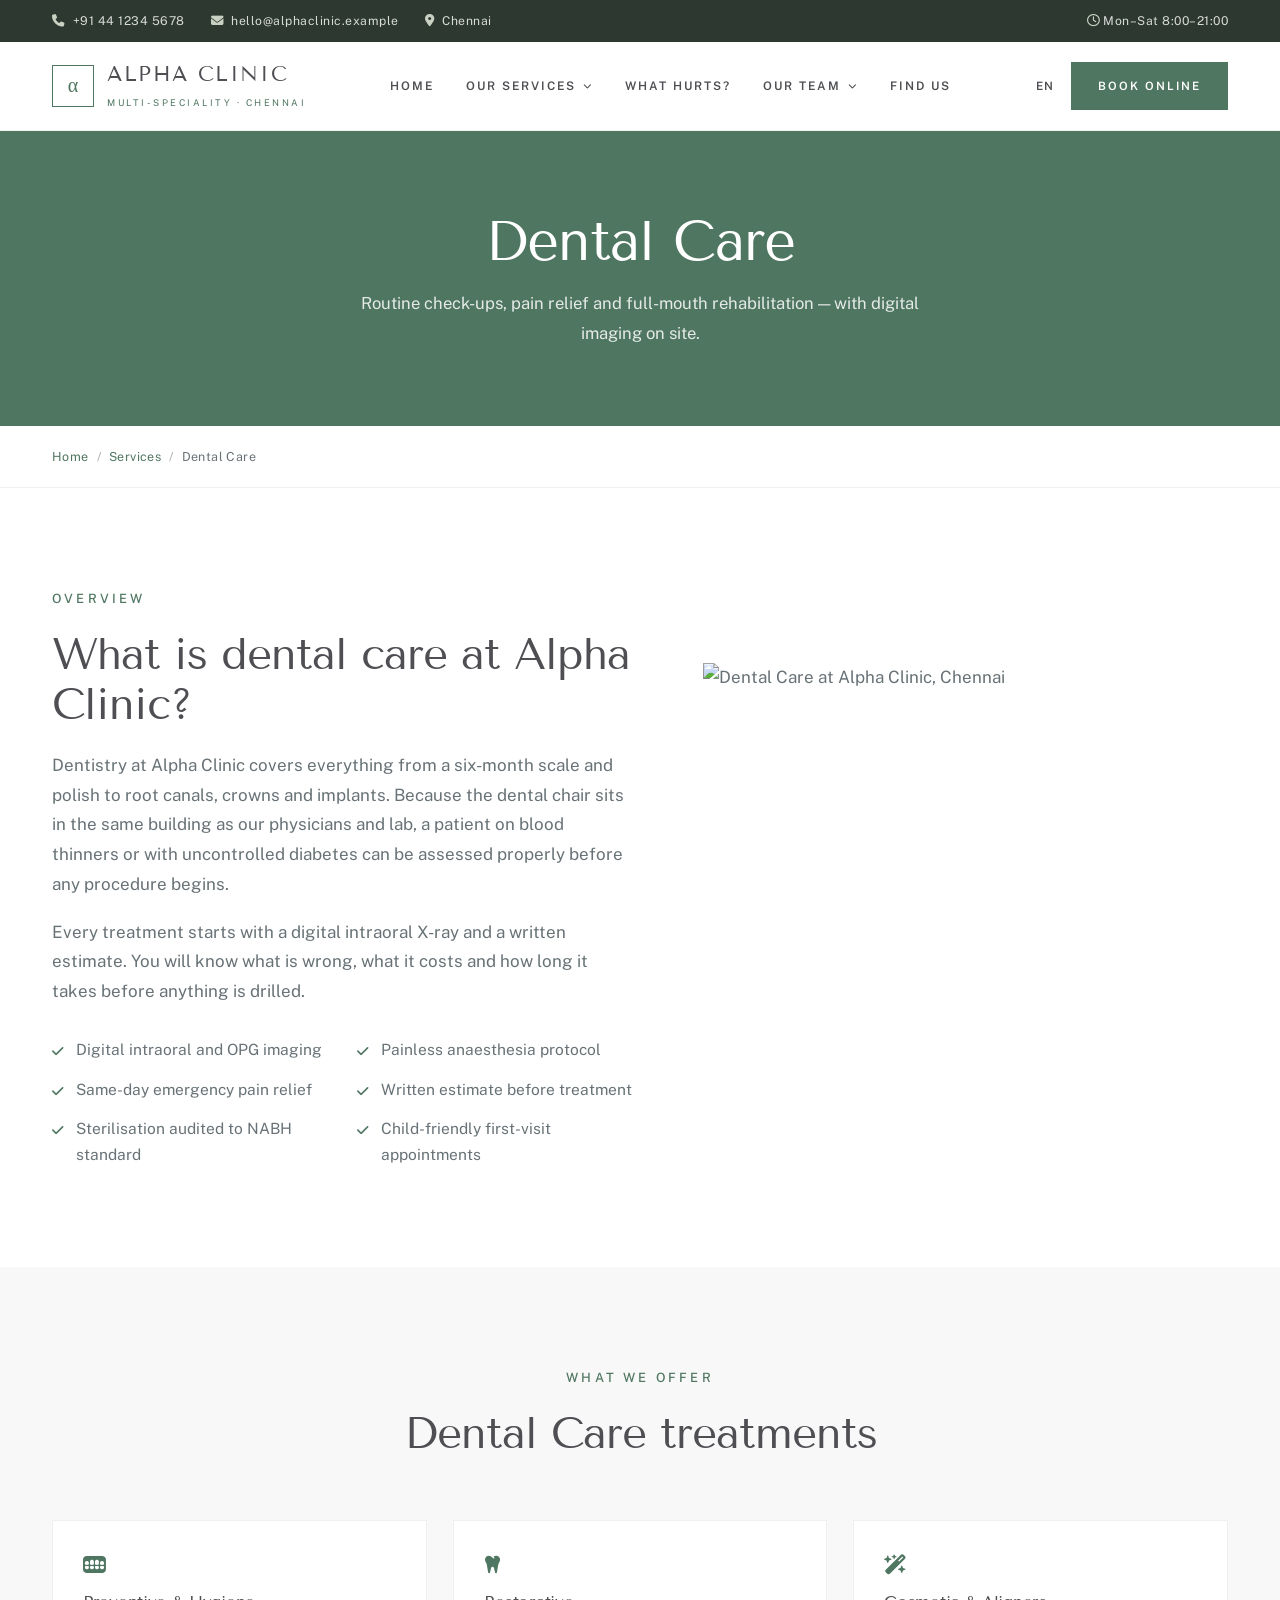
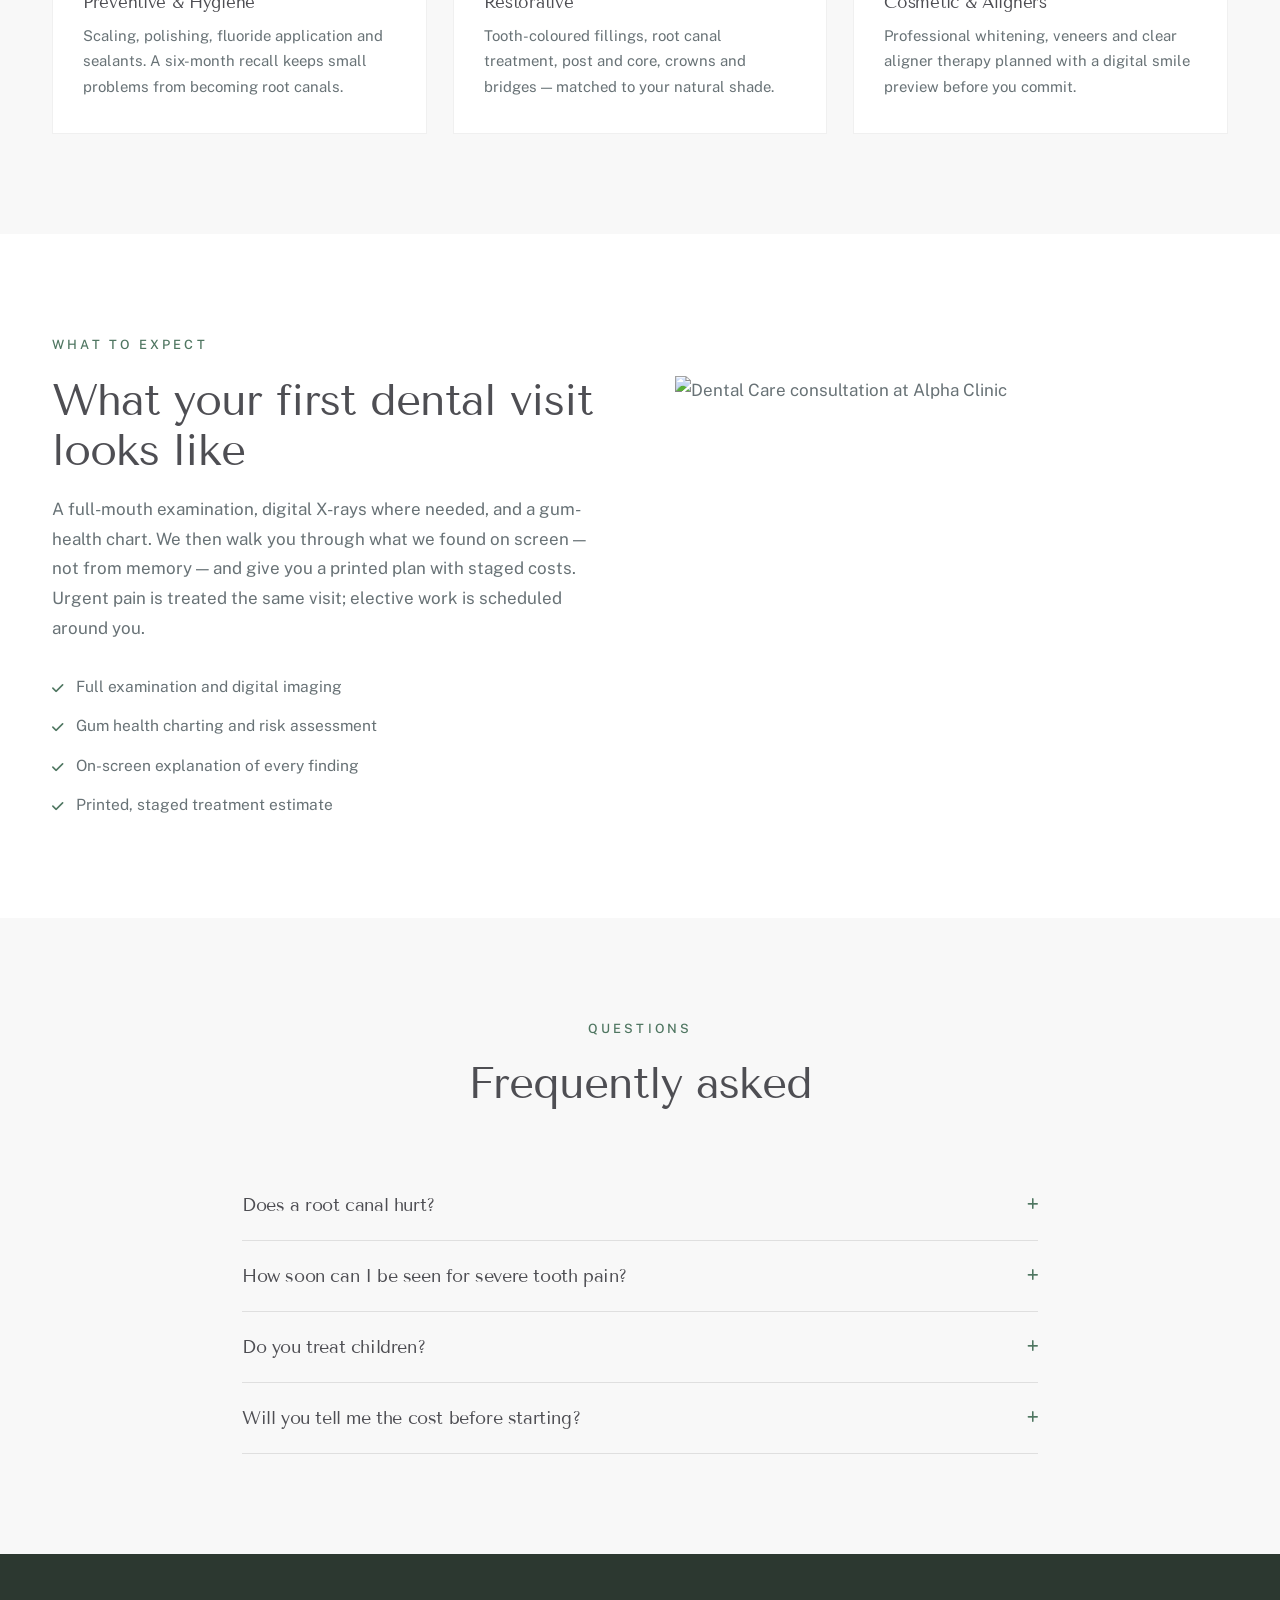
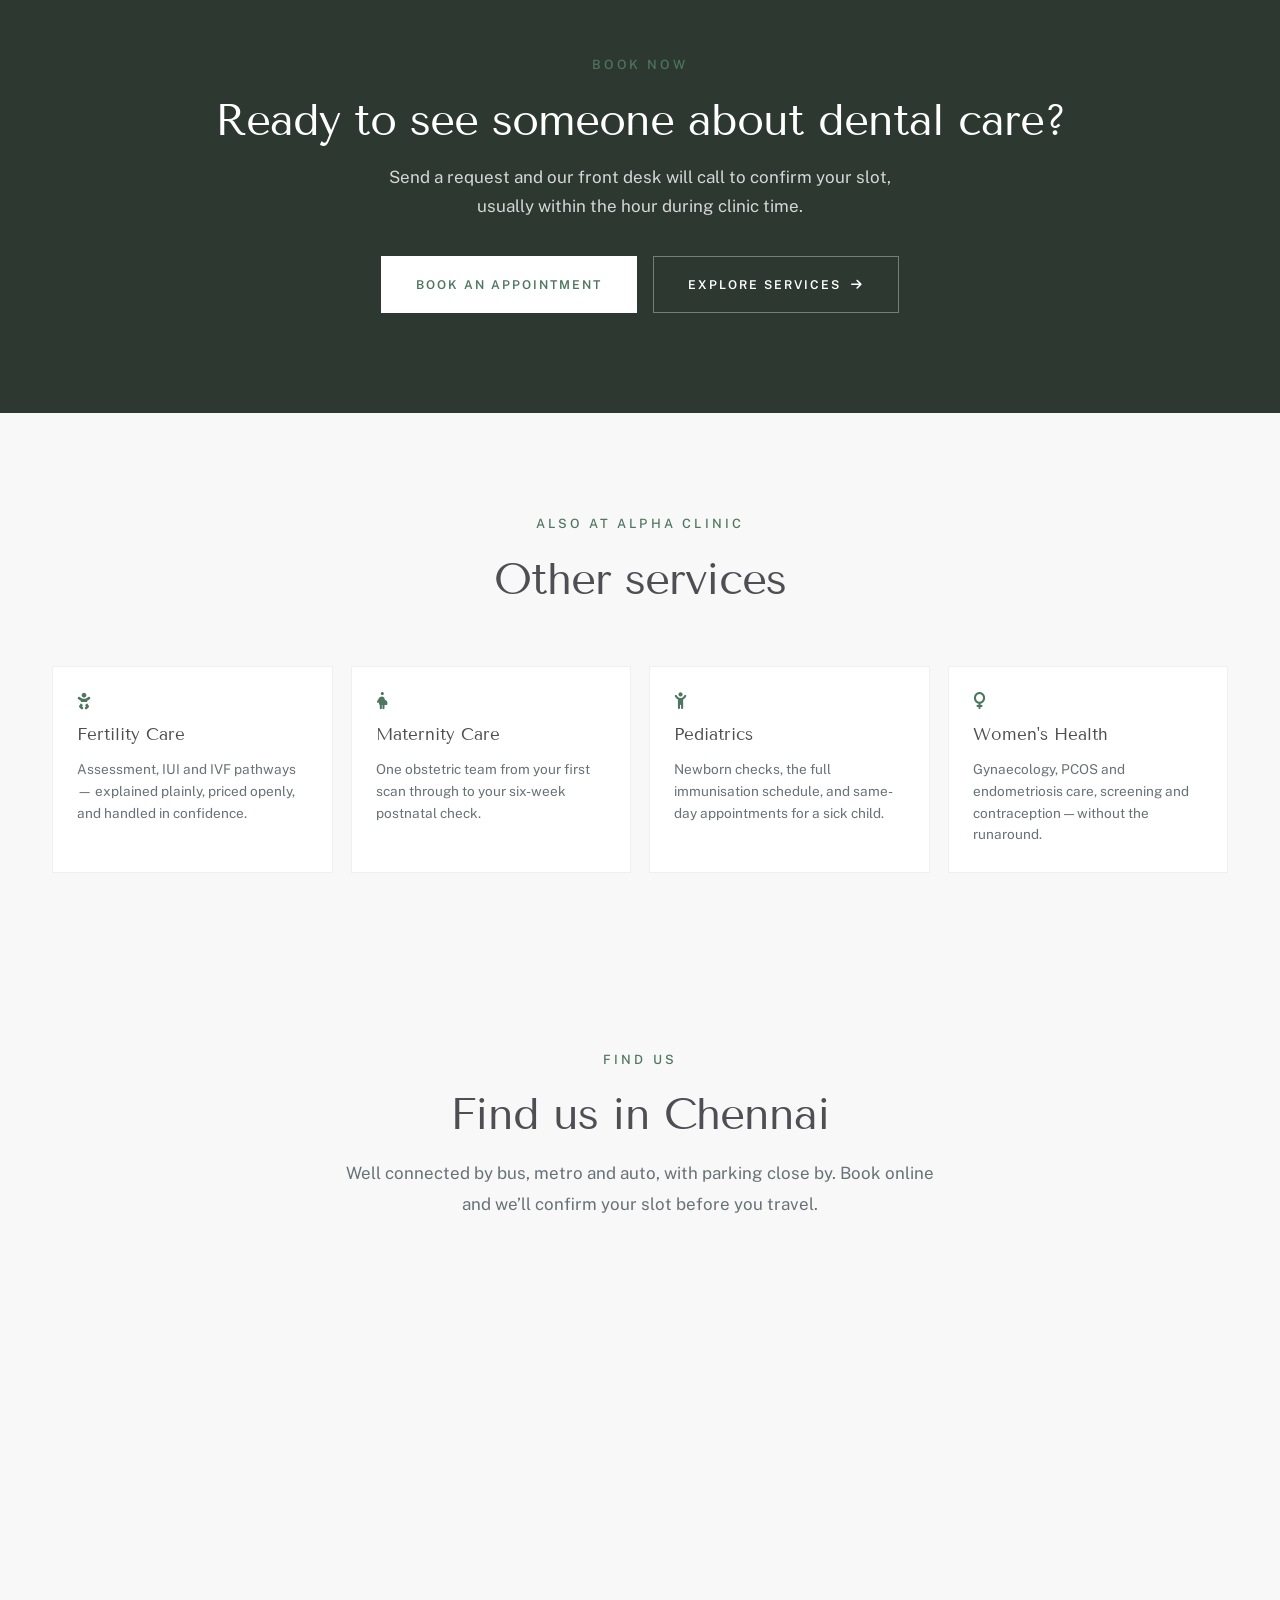
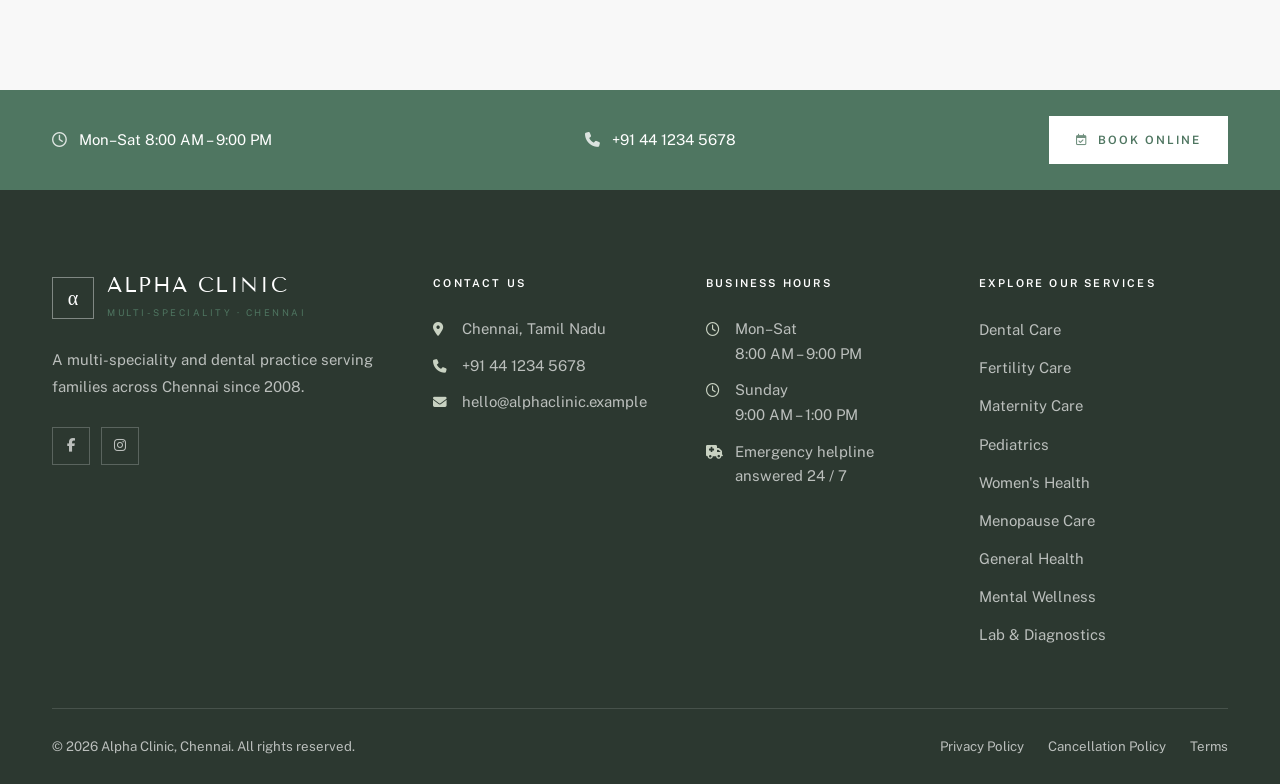
==== commit 6857062b: "Make the public site a demo: dummy contact details, no address, pin-free map The site is shared as a" ====
--- a/services/dental-care.html
+++ b/services/dental-care.html
@@ -3,8 +3,9 @@
 <head>
 <meta charset="UTF-8">
 <meta name="viewport" content="width=device-width, initial-scale=1.0">
-<title>Dental Care in Kodambakkam, Chennai | Alpha Clinic</title>
-<meta name="description" content="Routine check-ups, pain relief and full-mouth rehabilitation — with digital imaging on site. Dental Care at Alpha Clinic, Kodambakkam, Chennai. Book online or call +91 90925 43740.">
+<meta name="robots" content="noindex, nofollow">
+<title>Dental Care in Chennai | Alpha Clinic</title>
+<meta name="description" content="Routine check-ups, pain relief and full-mouth rehabilitation — with digital imaging on site. Dental Care at Alpha Clinic, Chennai. Book online.">
 <link rel="preconnect" href="https://fonts.googleapis.com">
 <link rel="preconnect" href="https://fonts.gstatic.com" crossorigin>
 <link href="https://fonts.googleapis.com/css2?family=Tenor+Sans&family=Public+Sans:wght@300;400;500;600;700&display=swap" rel="stylesheet">
@@ -15,9 +16,9 @@
 <div class="utility">
   <div class="shell">
     <div class="utility-left">
-      <a href="tel:+919092543740"><i class="fas fa-phone"></i> +91 90925 43740</a>
-      <a href="mailto:praveenkumarsankar01@gmail.com"><i class="fas fa-envelope"></i> praveenkumarsankar01@gmail.com</a>
-      <a href="../index.html#find"><i class="fas fa-location-dot"></i> Kodambakkam, Chennai</a>
+      <span><i class="fas fa-phone"></i> +91 44 1234 5678</span>
+      <span><i class="fas fa-envelope"></i> hello@alphaclinic.example</span>
+      <a href="../index.html#find"><i class="fas fa-location-dot"></i> Chennai</a>
     </div>
     <div class="utility-right">
       <span><i class="far fa-clock"></i> Mon&ndash;Sat 8:00&ndash;21:00</span>
@@ -68,7 +69,6 @@
     </nav>
     <div class="hdr-actions">
       <span class="lang">EN</span>
-      <a href="tel:+919092543740" class="icon-btn" aria-label="Call the clinic"><i class="fas fa-phone"></i></a>
       <a href="../index.html?service=Dental%20Care#book" class="btn btn-solid btn-sm">Book Online</a>
       <button class="icon-btn burger" id="burger" aria-label="Open menu"><i class="fas fa-bars"></i></button>
     </div>
@@ -111,7 +111,6 @@
   </ul>
   <div class="mnav-cta">
     <a href="../index.html?service=Dental%20Care#book" class="btn btn-solid">Book Online</a>
-    <a href="tel:+919092543740" class="btn btn-line">Call +91 90925 43740</a>
   </div>
 </aside>
 <section class="page-banner">
@@ -142,7 +141,7 @@
           <li><i class="fas fa-check"></i>Child-friendly first-visit appointments</li>
         </ul>
       </div>
-      <div class="rv"><img src="https://images.unsplash.com/photo-1588776814546-1ffcf47267a5?w=1000&q=80" alt="Dental Care at Alpha Clinic, Kodambakkam"></div>
+      <div class="rv"><img src="https://images.unsplash.com/photo-1588776814546-1ffcf47267a5?w=1000&q=80" alt="Dental Care at Alpha Clinic, Chennai"></div>
     </div>
   </div>
 </section>
@@ -193,7 +192,7 @@
       </div>
       <div class="faq-item">
         <button class="faq-q">How soon can I be seen for severe tooth pain? <i class="fas fa-plus"></i></button>
-        <div class="faq-a"><p>We hold emergency slots every working day. Call the clinic on +91 90925 43740 in the morning and we will almost always see you the same day.</p></div>
+        <div class="faq-a"><p>We hold emergency slots every working day. Call the clinic in the morning and we will almost always see you the same day.</p></div>
       </div>
       <div class="faq-item">
         <button class="faq-q">Do you treat children? <i class="fas fa-plus"></i></button>
@@ -214,7 +213,7 @@
       <h2>Ready to see someone about dental care?</h2>
       <p>Send a request and our front desk will call to confirm your slot, usually within the hour during clinic time.</p>
       <a href="../index.html?service=Dental%20Care#book" class="btn btn-light">Book an Appointment</a>
-      <a href="tel:+919092543740" class="btn btn-ghost"><i class="fas fa-phone"></i> Call the Clinic</a>
+      <a href="../index.html#services" class="btn btn-ghost">Explore Services <i class="fas fa-arrow-right"></i></a>
     </div>
   </div>
 </section>
@@ -238,20 +237,19 @@
   <div class="shell">
     <div class="map-head rv">
       <span class="eyebrow">Find us</span>
-      <h2>Right by Kodambakkam bus stop</h2>
-      <p class="lead" style="margin:18px auto 0">Two minutes on foot from the bus terminus, and a short auto ride from
-        Kodambakkam railway station. Street parking available in front of the clinic.</p>
+      <h2>Find us in Chennai</h2>
+      <p class="lead" style="margin:18px auto 0">Well connected by bus, metro and auto, with parking close by. Book online and we&rsquo;ll confirm your slot before you travel.</p>
     </div>
   </div>
   <iframe
-    title="Alpha Clinic location map — Kodambakkam, Chennai"
-    src="https://www.google.com/maps?q=Kodambakkam%20Bus%20Stop%2C%20Chennai%2C%20Tamil%20Nadu%20600024&z=16&output=embed"
+    title="Map of Chennai"
+    src="https://maps.google.com/maps?ll=13.0604,80.2420&amp;z=13&amp;t=m&amp;hl=en&amp;output=embed"
     loading="lazy" referrerpolicy="no-referrer-when-downgrade" allowfullscreen></iframe>
   <div class="map-bar">
     <div class="shell">
-      <span class="mb-item"><i class="fas fa-location-dot"></i> Near Kodambakkam Bus Stop, Chennai &ndash; 600024</span>
-      <span class="mb-item"><i class="fas fa-phone"></i> +91 90925 43740</span>
-      <a class="btn btn-light btn-sm" href="https://www.google.com/maps/dir/?api=1&destination=Kodambakkam+Bus+Stop+Chennai+600024" target="_blank" rel="noopener"><i class="fas fa-diamond-turn-right"></i> Get Directions</a>
+      <span class="mb-item"><i class="far fa-clock"></i> Mon&ndash;Sat 8:00 AM &ndash; 9:00 PM</span>
+      <span class="mb-item"><i class="fas fa-phone"></i> +91 44 1234 5678</span>
+      <a class="btn btn-light btn-sm" href="../index.html#book"><i class="far fa-calendar-check"></i> Book Online</a>
     </div>
   </div>
 </section>
@@ -264,19 +262,18 @@
           <span class="brand-mark">&alpha;</span>
           <span><span class="brand-name">Alpha Clinic</span><span class="brand-sub">Multi-Speciality &middot; Chennai</span></span>
         </div>
-        <p>A multi-speciality and dental practice serving families across Kodambakkam and west Chennai since 2008.</p>
+        <p>A multi-speciality and dental practice serving families across Chennai since 2008.</p>
         <div class="socials">
           <a href="#" aria-label="Facebook"><i class="fab fa-facebook-f"></i></a>
           <a href="#" aria-label="Instagram"><i class="fab fa-instagram"></i></a>
-          <a href="https://wa.me/919092543740" aria-label="WhatsApp"><i class="fab fa-whatsapp"></i></a>
         </div>
       </div>
       <div>
         <h5>Contact Us</h5>
         <ul class="ftr-contact">
-          <li><i class="fas fa-location-dot"></i><span>Near Kodambakkam Bus Stop,<br>Chennai &ndash; 600024</span></li>
-          <li><i class="fas fa-phone"></i><a href="tel:+919092543740">+91 90925 43740</a></li>
-          <li><i class="fas fa-envelope"></i><a href="mailto:praveenkumarsankar01@gmail.com">praveenkumarsankar01@gmail.com</a></li>
+          <li><i class="fas fa-location-dot"></i><span>Chennai, Tamil Nadu</span></li>
+          <li><i class="fas fa-phone"></i><span>+91 44 1234 5678</span></li>
+          <li><i class="fas fa-envelope"></i><span>hello@alphaclinic.example</span></li>
         </ul>
       </div>
       <div>
@@ -303,7 +300,7 @@
       </div>
     </div>
     <div class="ftr-base">
-      <span>&copy; <span id="yr">2026</span> Alpha Clinic, Kodambakkam, Chennai. All rights reserved.</span>
+      <span>&copy; <span id="yr">2026</span> Alpha Clinic, Chennai. All rights reserved.</span>
       <div class="legal"><a href="#">Privacy Policy</a><a href="#">Cancellation Policy</a><a href="#">Terms</a></div>
     </div>
   </div>
--- a/assets/site.css
+++ b/assets/site.css
@@ -308,9 +308,16 @@
   .about-media .a2,.about-media .badge{display:none}
   .about-media .a1{height:340px}
   .trust .shell{grid-template-columns:repeat(2,1fr)}
-  .cond-grid,.quotes,.steps{grid-template-columns:1fr}
+  .steps{grid-template-columns:1fr}
+  .cond-grid{grid-template-columns:repeat(2,1fr)}
+  /* Patient stories read as a swipeable row of framed cards rather than
+     one long vertical stack — same rail idiom as .feat-rail. */
+  .quotes{grid-template-columns:none;grid-auto-flow:column;grid-auto-columns:minmax(255px,78vw);gap:16px;overflow-x:auto;scroll-snap-type:x mandatory;scroll-behavior:smooth;padding-bottom:10px;scrollbar-width:none}
+  .quotes::-webkit-scrollbar{display:none}
+  .quote{scroll-snap-align:start;padding:30px 26px}
   .find-info{padding:64px 32px}
   .map-frame{min-height:380px}
+  .about-media .a1{height:auto;aspect-ratio:16/10}
   .utility-right{display:none}
   .utility .shell{justify-content:center}
   .ftr-grid{grid-template-columns:1fr 1fr;gap:40px}
@@ -326,15 +333,57 @@
   .utility .shell{justify-content:center;padding:9px 20px}
   .utility-left{gap:16px;justify-content:center}
   .hero-cta .btn,.mnav-cta .btn{width:100%;justify-content:center}
-  .hero-meta{gap:28px}
+  /* Three stats hold one even row instead of wrapping two-then-one. */
+  .hero-meta{display:grid;grid-template-columns:repeat(3,1fr);gap:12px;padding-top:26px}
+  .hero-meta span{font-size:1.5rem;margin-bottom:6px}
+  .hero-meta small{font-size:.6rem;letter-spacing:.9px;line-height:1.5}
+  /* Hero portrait crops to a landscape rectangle rather than a tall panel. */
+  .hero-media>img{height:auto;aspect-ratio:4/3}
+  /* The four tiles under the video stay compact two-up. */
+  .trust-item{padding:22px 14px}
+  .trust-item i{font-size:1rem;margin-bottom:9px}
+  .trust-item strong{font-size:.95rem;margin-bottom:4px}
+  .trust-item small{font-size:.71rem;line-height:1.45}
+  .quote{padding:26px 22px}
+  .quote p{font-size:1rem;margin-bottom:22px}
   .hero-card{position:static;max-width:none;margin-top:20px;box-shadow:none;border:1px solid var(--line-soft);padding:22px}
   .checks,.form-grid{grid-template-columns:1fr}
   .form{padding:32px 24px}
   .svc-row{grid-template-columns:40px 1fr;gap:16px;padding:24px 0}
   .svc-go{display:none}
-  .team-grid{grid-template-columns:1fr;gap:40px}
-  .doc-photo img{height:400px}
-  .ftr-grid{grid-template-columns:1fr;gap:38px}
+  /* Four consultants stay two across on a phone rather than four
+     full-width portraits; the photos compress to suit the smaller cell. */
+  .team-grid{grid-template-columns:repeat(2,1fr);gap:26px 14px}
+  .doc-photo img{height:190px}
+  .doc-photo{margin-bottom:12px}
+  .doc-photo .status{font-size:.53rem;letter-spacing:1px;padding:5px 9px}
+  .doc h4{font-size:1rem}
+  .doc .role{font-size:.83rem}
+  .doc .qual{font-size:.74rem}
+  /* Symptom cards: two-up, and trimmed so each frame stays shallow. */
+  .cond-grid{gap:12px}
+  .cond{padding:20px 16px}
+  .cond i{font-size:1.2rem;margin-bottom:12px}
+  .cond h4{font-size:.97rem;margin-bottom:7px}
+  .cond p{font-size:.78rem;line-height:1.6;margin-bottom:13px}
+  .cond .more{font-size:.6rem;letter-spacing:1.2px;gap:6px}
+  /* Whole page breathes less on a small screen. */
+  section{padding:52px 0}
+  .sec-head{margin-bottom:34px}
+  .step{padding:28px 22px}
+  .checks{gap:16px}
+  /* Footer keeps two columns on phones rather than collapsing into one
+     long vertical run: the brand and the 9-item service list span the
+     full width, while Contact and Hours sit side by side. */
+  .ftr-grid{grid-template-columns:1fr 1fr;gap:34px 22px}
+  .ftr-about{grid-column:1/-1}
+  .ftr-grid>div:last-child{grid-column:1/-1}
+  .ftr-grid>div:last-child ul:not(.ftr-contact){grid-template-columns:1fr 1fr;gap:13px 18px}
+  .ftr-contact li{gap:10px}
+  .ftr-contact i{width:14px;font-size:.8rem}
+  /* the clinic address and email are long — let them wrap instead of
+     pushing the column past the viewport */
+  .ftr-contact a,.ftr-contact span{overflow-wrap:anywhere}
   .ftr-base{flex-direction:column;gap:12px}
   .modal-card{padding:42px 26px}
 }
@@ -522,16 +571,28 @@
   .doc-stats{grid-template-columns:1fr;gap:1px}
   .why{grid-template-columns:1fr;gap:44px}
   .why-media{order:-1}
-  .why-media img{height:300px}
+  .why-media img{height:auto;aspect-ratio:16/10}
   .vid-wrap video{height:44vh}
   .vid-overlay p{font-size:1.15rem}
   .vid-trust span{padding:4px 16px;font-size:.76rem}
   .vid-trust span+span::before{display:none}
 }
 @media(max-width:620px){
-  .why-grid{grid-template-columns:1fr;gap:32px}
+  /* Four reasons sit two across and two down, not one long column. */
+  .why-grid{grid-template-columns:1fr 1fr;gap:30px 20px}
+  .why-item i{font-size:1.35rem;margin-bottom:11px}
+  .why-item h4{font-size:1rem;margin-bottom:7px}
+  .why-item p{font-size:.83rem;line-height:1.6}
+  /* Video plays in a 16:9 rectangle instead of a tall viewport-height crop. */
+  .vid-wrap video{height:auto;aspect-ratio:16/9}
+  .vid-overlay{padding:18px 0}
+  .vid-overlay p{font-size:1rem;max-width:18ch}
   .tl{padding-left:24px}
   .tl-item::before{left:-29px}
   .doc-cta .btn{width:100%;justify-content:center}
   .feat-rail{grid-auto-columns:minmax(255px,1fr)}
 }
+
+/* Demo build: contact items are plain text, not links */
+.utility-left span{display:inline-flex;align-items:center;gap:8px}
+.demo-note{font-size:.82rem;color:var(--body);background:var(--bg-soft);border:1px solid var(--line-soft);padding:10px 14px;margin:-6px 0 22px}
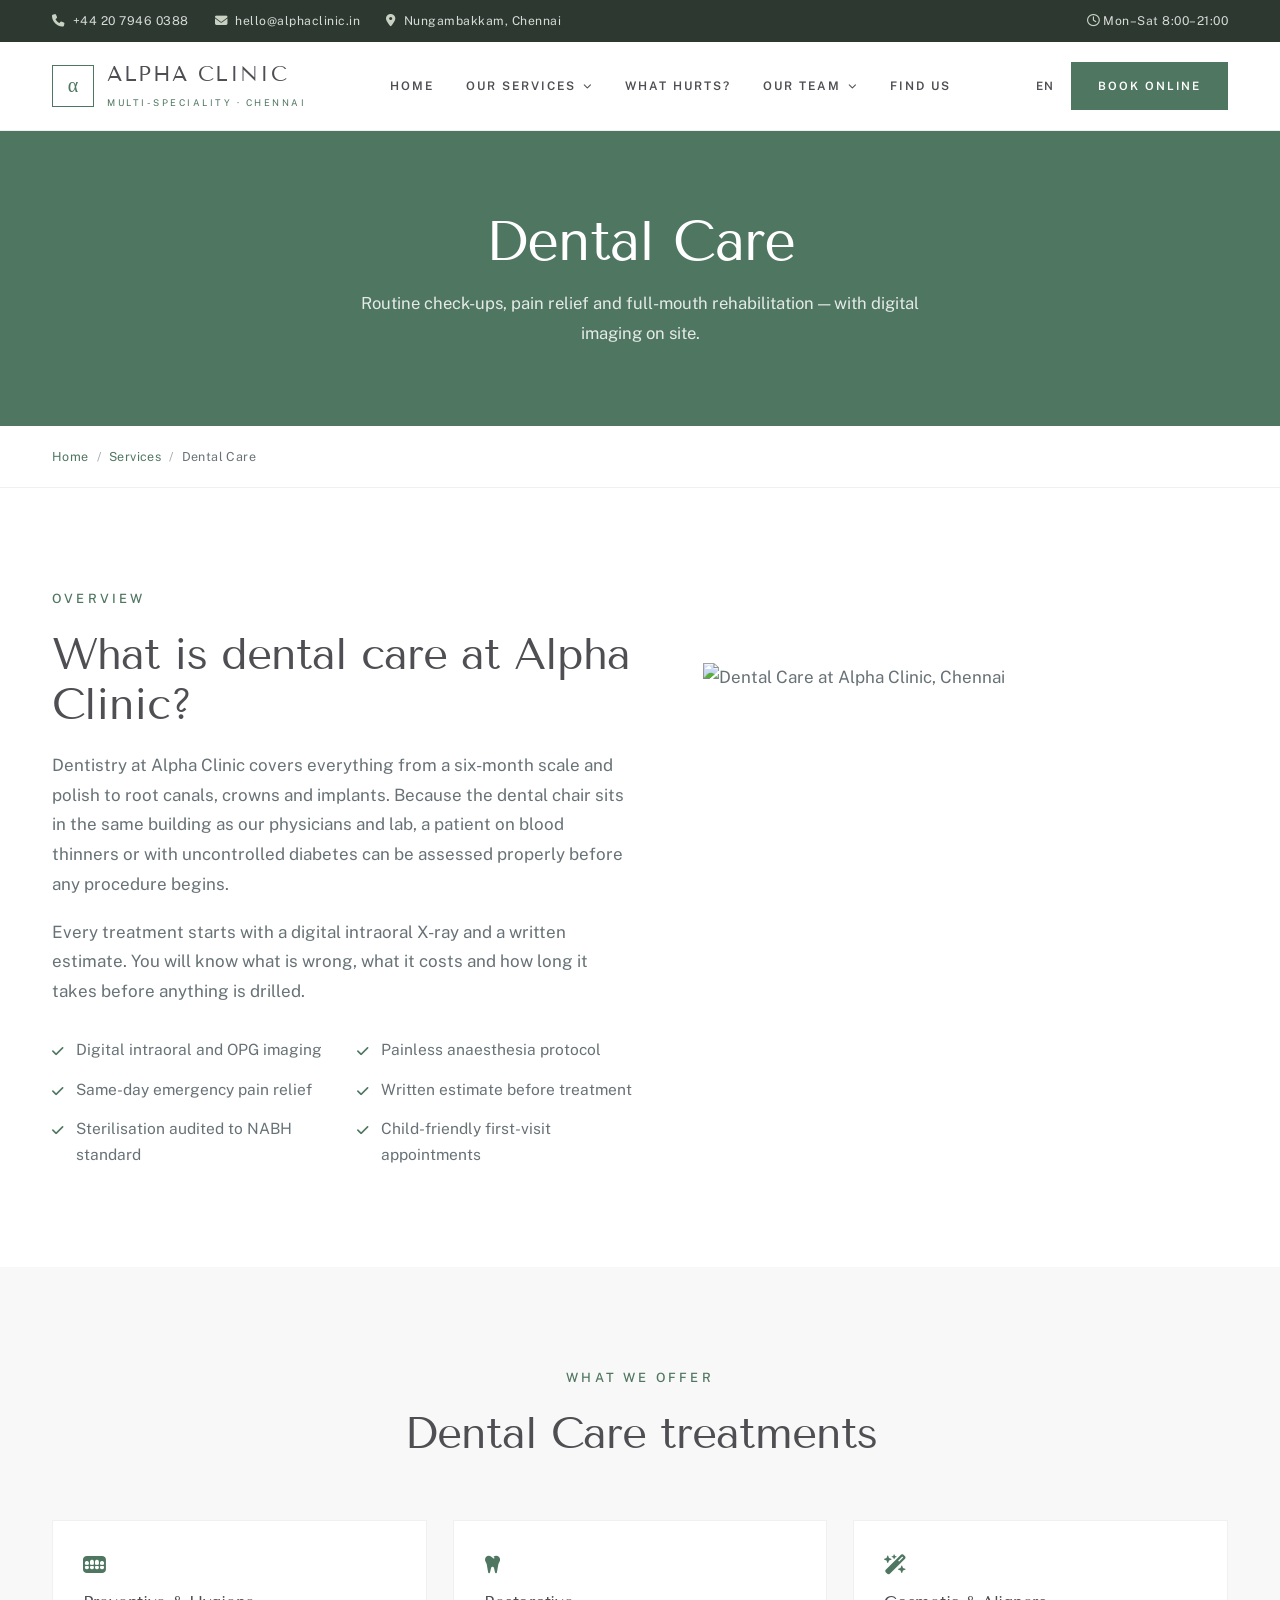
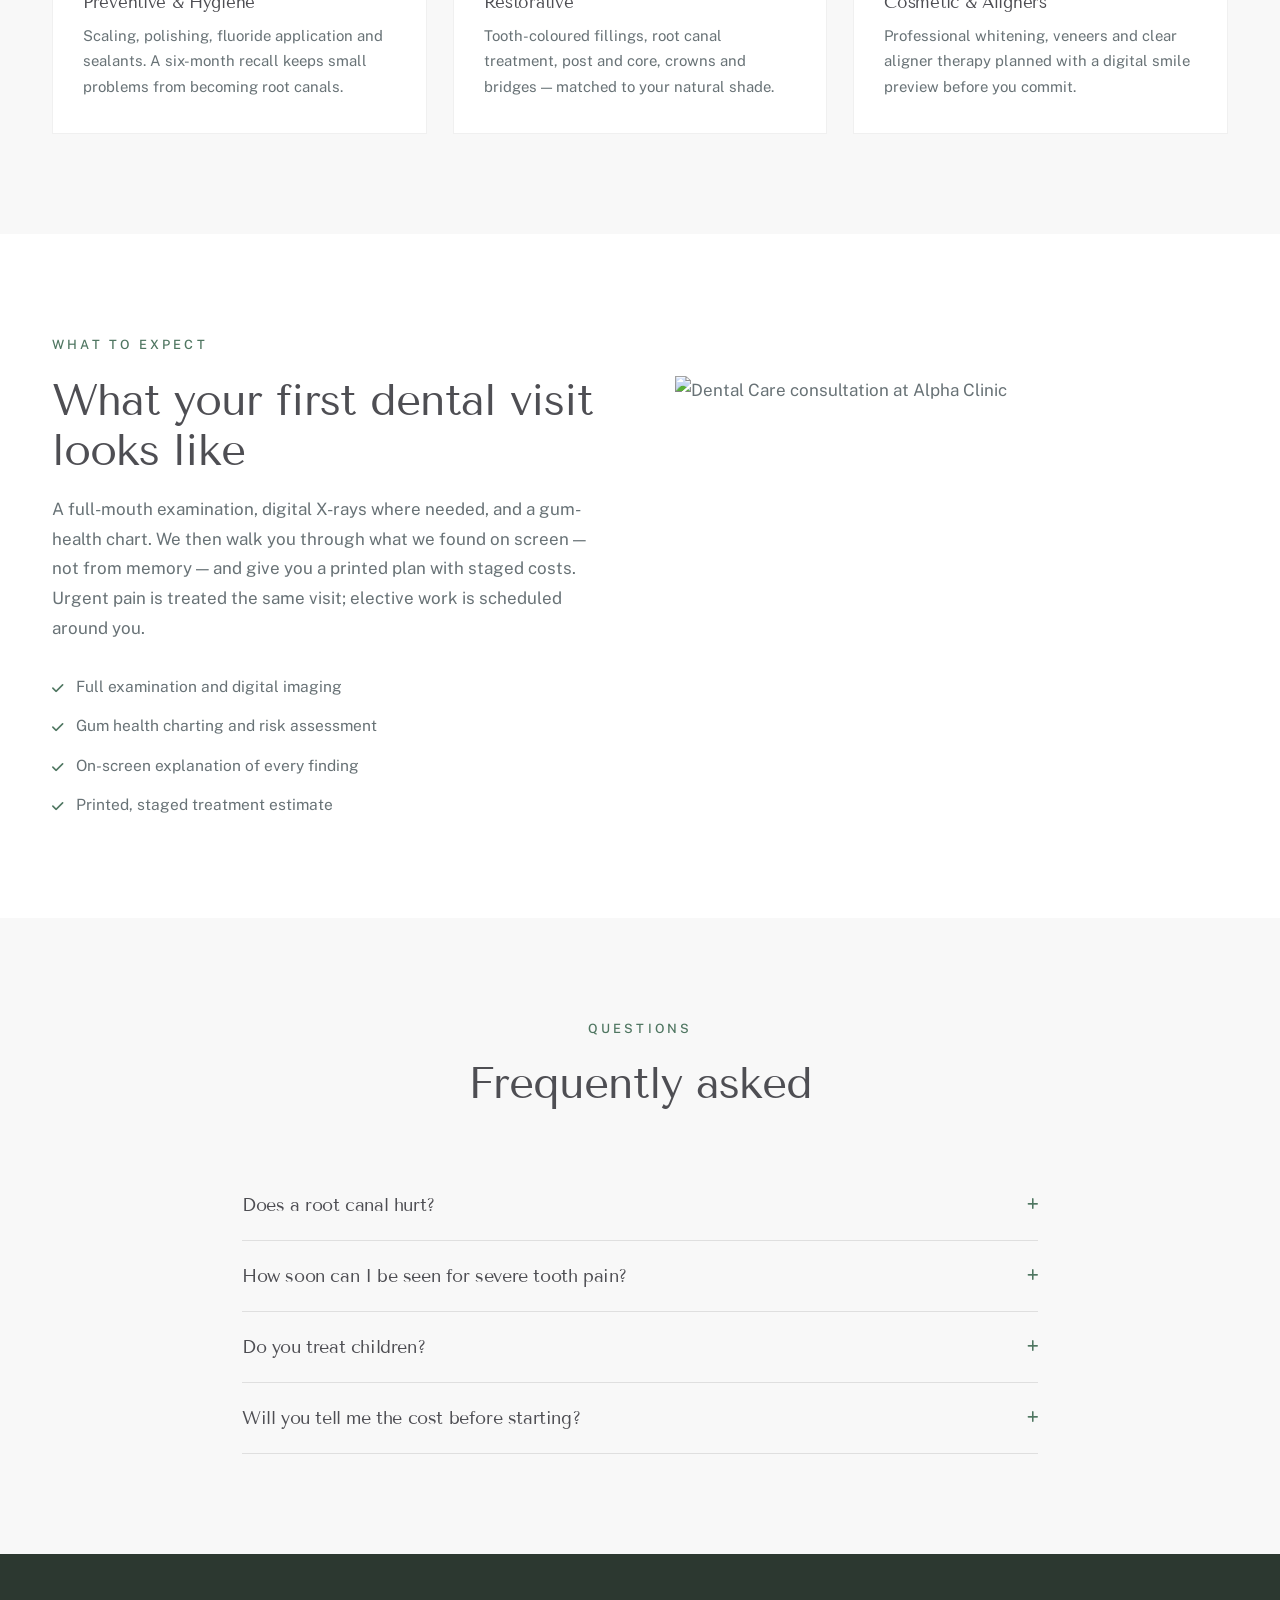
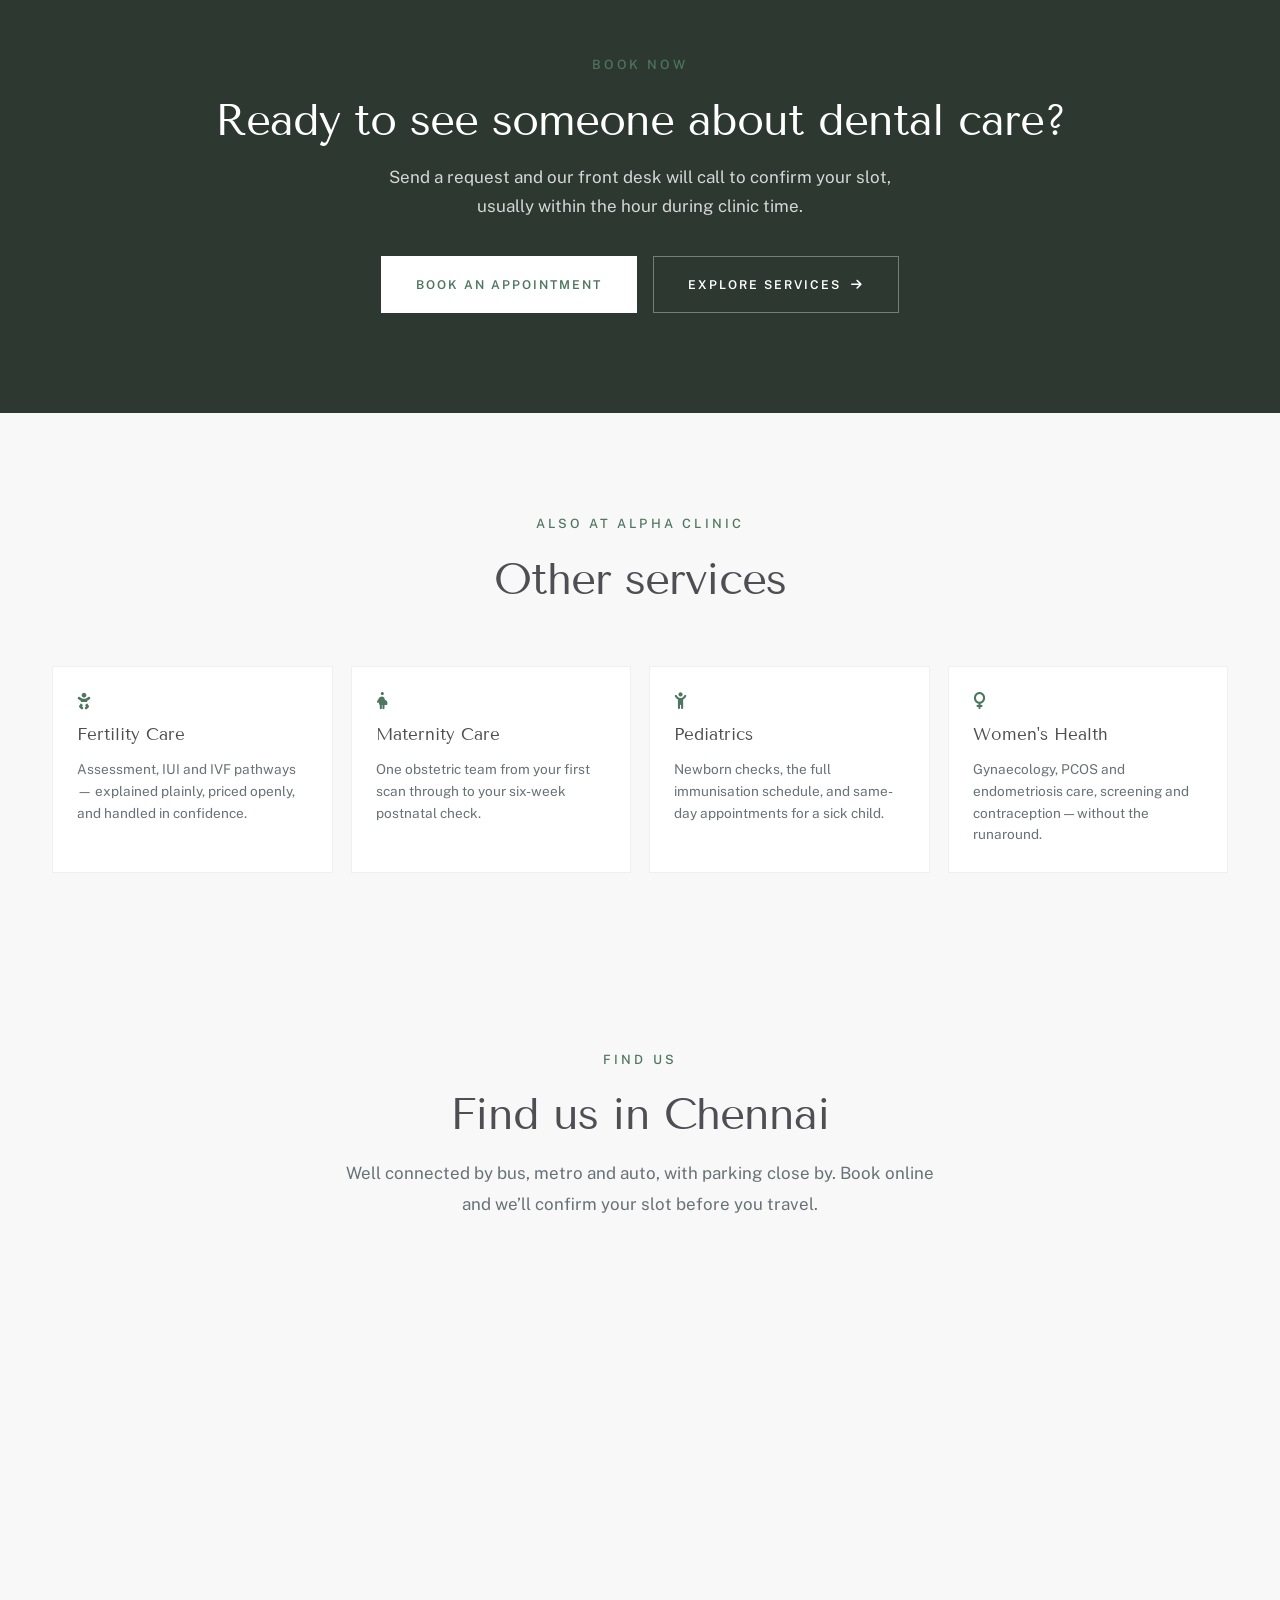
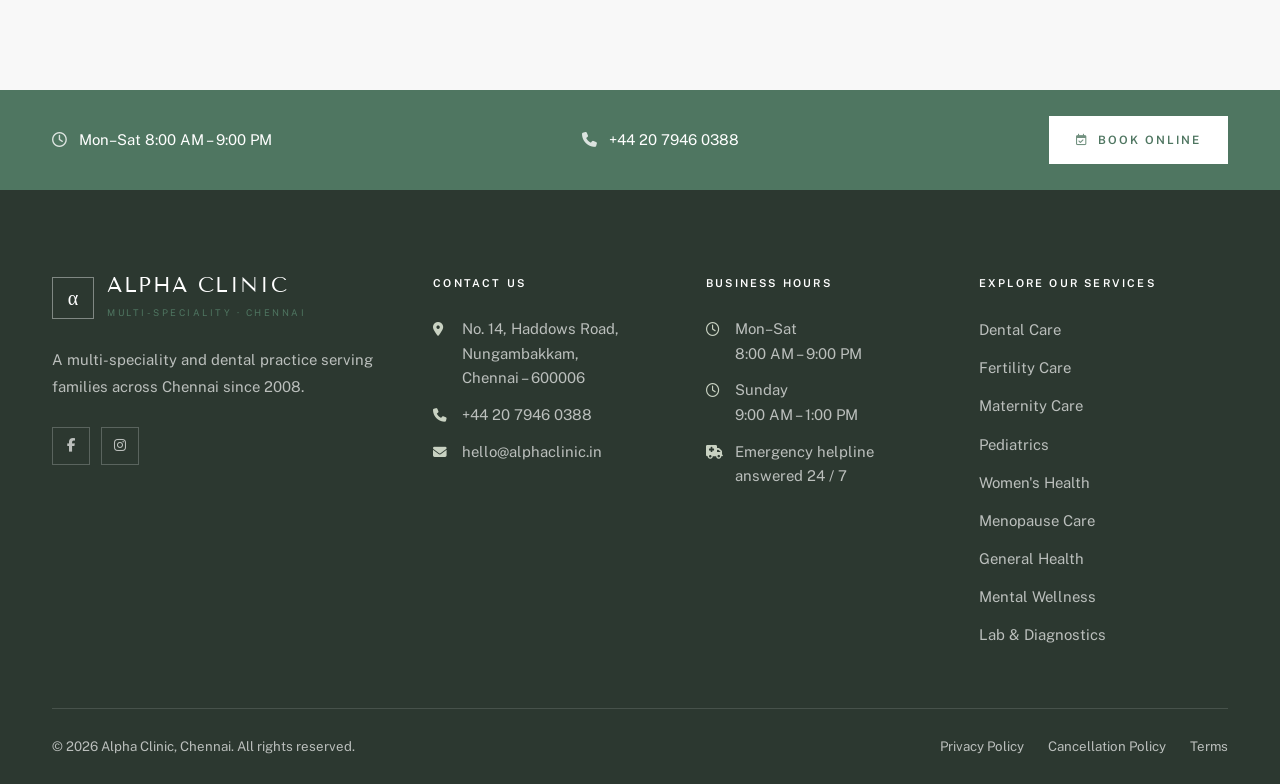
==== commit c5108549: "Replace demo contact details with realistic fictional ones Phone +44 20 7946 0388, email hello@alpha" ====
--- a/services/dental-care.html
+++ b/services/dental-care.html
@@ -16,9 +16,9 @@
 <div class="utility">
   <div class="shell">
     <div class="utility-left">
-      <span><i class="fas fa-phone"></i> +91 44 1234 5678</span>
-      <span><i class="fas fa-envelope"></i> hello@alphaclinic.example</span>
-      <a href="../index.html#find"><i class="fas fa-location-dot"></i> Chennai</a>
+      <a href="tel:+442079460388"><i class="fas fa-phone"></i> +44 20 7946 0388</a>
+      <a href="mailto:hello@alphaclinic.in"><i class="fas fa-envelope"></i> hello@alphaclinic.in</a>
+      <a href="../index.html#find"><i class="fas fa-location-dot"></i> Nungambakkam, Chennai</a>
     </div>
     <div class="utility-right">
       <span><i class="far fa-clock"></i> Mon&ndash;Sat 8:00&ndash;21:00</span>
@@ -248,7 +248,7 @@
   <div class="map-bar">
     <div class="shell">
       <span class="mb-item"><i class="far fa-clock"></i> Mon&ndash;Sat 8:00 AM &ndash; 9:00 PM</span>
-      <span class="mb-item"><i class="fas fa-phone"></i> +91 44 1234 5678</span>
+      <span class="mb-item"><i class="fas fa-phone"></i> +44 20 7946 0388</span>
       <a class="btn btn-light btn-sm" href="../index.html#book"><i class="far fa-calendar-check"></i> Book Online</a>
     </div>
   </div>
@@ -271,9 +271,9 @@
       <div>
         <h5>Contact Us</h5>
         <ul class="ftr-contact">
-          <li><i class="fas fa-location-dot"></i><span>Chennai, Tamil Nadu</span></li>
-          <li><i class="fas fa-phone"></i><span>+91 44 1234 5678</span></li>
-          <li><i class="fas fa-envelope"></i><span>hello@alphaclinic.example</span></li>
+          <li><i class="fas fa-location-dot"></i><span>No. 14, Haddows Road, Nungambakkam,<br>Chennai &ndash; 600006</span></li>
+          <li><i class="fas fa-phone"></i><a href="tel:+442079460388">+44 20 7946 0388</a></li>
+          <li><i class="fas fa-envelope"></i><a href="mailto:hello@alphaclinic.in">hello@alphaclinic.in</a></li>
         </ul>
       </div>
       <div>
